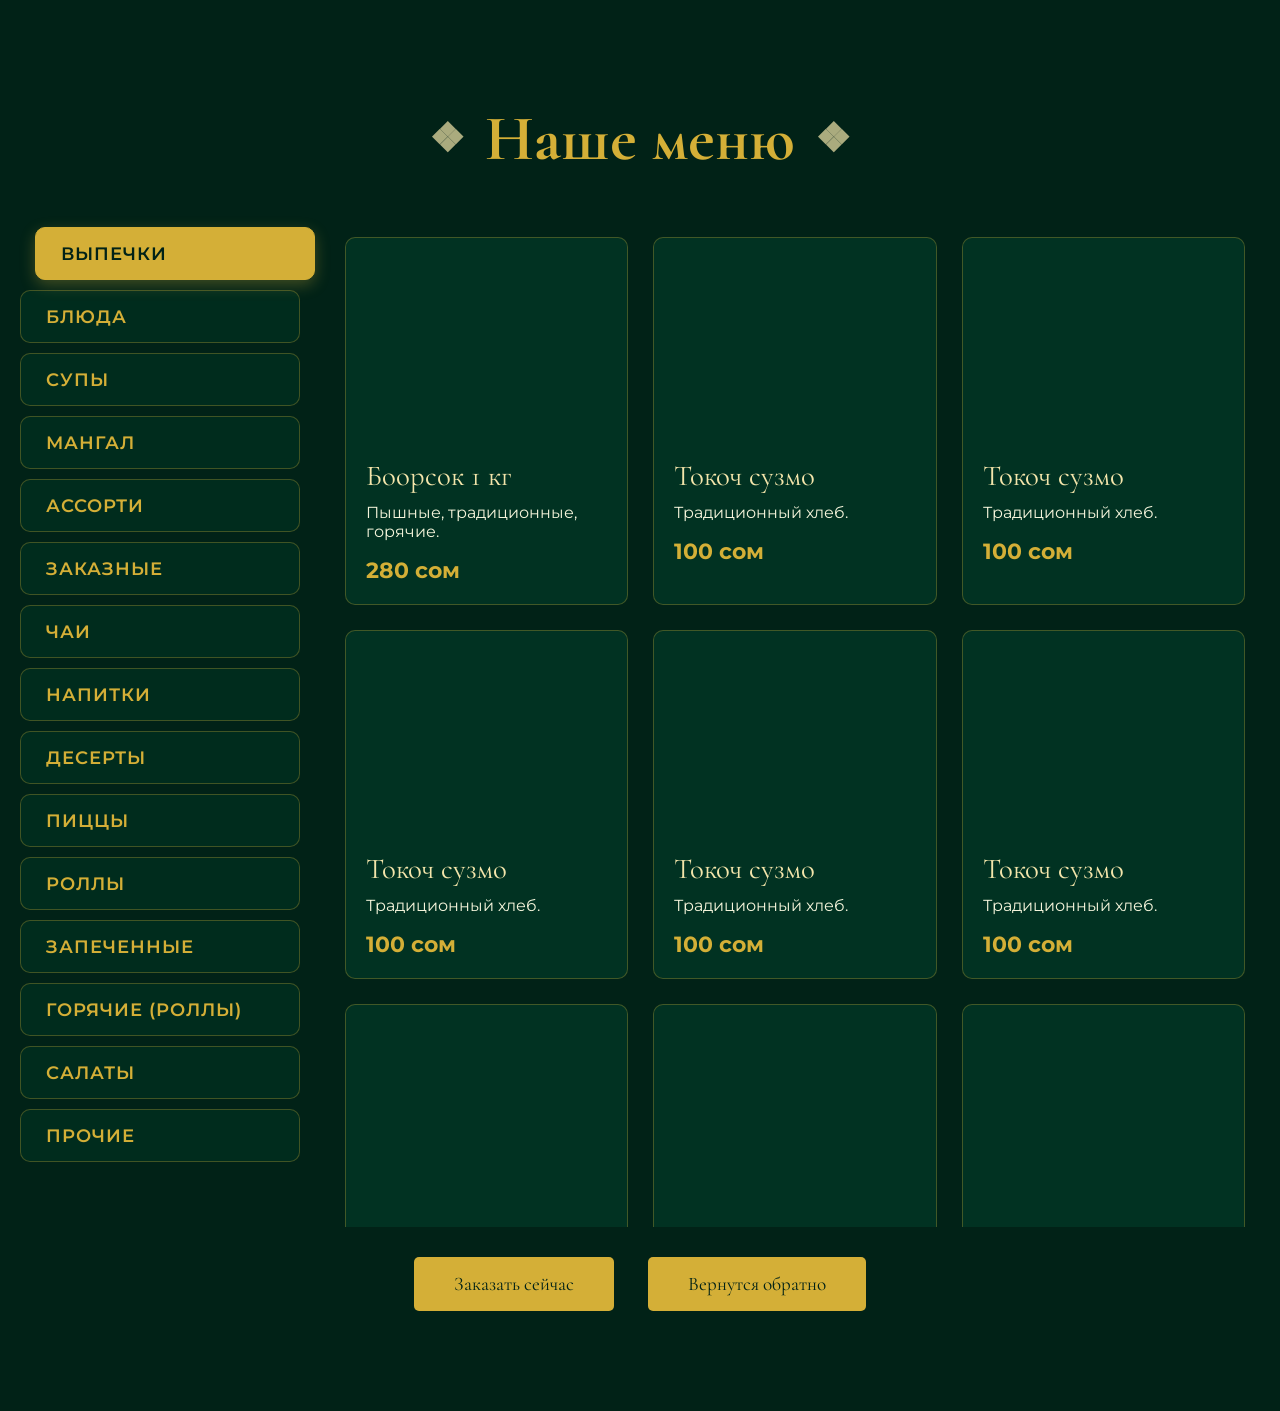
==== qr-menu.html @ 9cd4871f "fixed size" ====
<!DOCTYPE html>
<html lang="ru">
<head>
    <meta charset="UTF-8">
    <meta name="viewport" content="width=device-width, initial-scale=1.0">
    <title>QR Меню — Казына</title>
    <link href="https://fonts.googleapis.com/css2?family=Cormorant+Garamond:wght@600;700&family=Montserrat:wght@300;400;600&display=swap" rel="stylesheet">
    
    <link rel="stylesheet" href="main.css"> 

</head>
<body>

    <div class="floating-patterns">
        <div class="pattern">♨</div>
        <div class="pattern">❖</div>
        <div class="pattern">✤</div>
        <div class="pattern">✥</div>
    </div>

<section class="menu-section">
    <h2 class="specials-title"><span>❖</span> Наше меню<span>❖</span></h2>
    
    <input type="radio" id="tab1" name="menu-tab" checked>
    <input type="radio" id="tab2" name="menu-tab">
    <input type="radio" id="tab3" name="menu-tab">
    <input type="radio" id="tab4" name="menu-tab">
    <input type="radio" id="tab5" name="menu-tab">
    <input type="radio" id="tab6" name="menu-tab">
    <input type="radio" id="tab7" name="menu-tab">
    <input type="radio" id="tab8" name="menu-tab">
    <input type="radio" id="tab9" name="menu-tab">
    <input type="radio" id="tab10" name="menu-tab">
    <input type="radio" id="tab11" name="menu-tab">
    <input type="radio" id="tab12" name="menu-tab">
    <input type="radio" id="tab13" name="menu-tab">
    <input type="radio" id="tab14" name="menu-tab">
    <input type="radio" id="tab15" name="menu-tab">

    <div class="menu-layout">
        
        <div class="tabs-sidebar">
            <label for="tab1" class="tab-label label1">Выпечки</label>
            <label for="tab2" class="tab-label label2">Блюда</label>
            <label for="tab3" class="tab-label label3">Супы</label>
            <label for="tab4" class="tab-label label4">Мангал</label>
            <label for="tab5" class="tab-label label5">Ассорти</label>
            <label for="tab6" class="tab-label label6">Заказные</label>
            <label for="tab7" class="tab-label label7">Чаи</label>
            <label for="tab8" class="tab-label label8">Напитки</label>
            <label for="tab9" class="tab-label label9">Десерты</label>
            <label for="tab10" class="tab-label label10">Пиццы</label>
            <label for="tab11" class="tab-label label11">Роллы</label>
            <label for="tab12" class="tab-label label12">Запеченные</label>
            <label for="tab13" class="tab-label label13">Горячие (Роллы)</label>
            <label for="tab14" class="tab-label label14">Салаты</label>
            <label for="tab15" class="tab-label label15">Прочие</label>
        </div>

        <div class="menu-content-area">
            
            <div class="menu-content content1">
                
                <div class="dish-card">
                    <div class="dish-img" style="background-image: url('https://images.unsplash.com/photo-1576867757603-05b134ebc379?ixlib=rb-1.2.1&auto=format&fit=crop&w=800&q=80');"></div>
                    <div class="dish-info">
                        <div class="dish-title">Боорсок 1 кг</div>
                        <p>Пышные, традиционные, горячие.</p>
                        <div class="dish-price">280 сом</div>
                    </div>
                </div>

               
                
                <div class="dish-card">
                    <div class="dish-img" style="background-image: url('https://images.unsplash.com/photo-1576867757603-05b134ebc379?ixlib=rb-1.2.1&auto=format&fit=crop&w=800&q=80');"></div>
                    <div class="dish-info">
                        <div class="dish-title">Токоч сузмо</div>
                        <p>Традиционный хлеб.</p>
                        <div class="dish-price">100 сом</div>
                    </div>
                </div>
                
                <div class="dish-card">
                    <div class="dish-img" style="background-image: url('https://images.unsplash.com/photo-1576867757603-05b134ebc379?ixlib=rb-1.2.1&auto=format&fit=crop&w=800&q=80');"></div>
                    <div class="dish-info">
                        <div class="dish-title">Токоч сузмо</div>
                        <p>Традиционный хлеб.</p>
                        <div class="dish-price">100 сом</div>
                    </div>
                </div>
                
                <div class="dish-card">
                    <div class="dish-img" style="background-image: url('https://images.unsplash.com/photo-1576867757603-05b134ebc379?ixlib=rb-1.2.1&auto=format&fit=crop&w=800&q=80');"></div>
                    <div class="dish-info">
                        <div class="dish-title">Токоч сузмо</div>
                        <p>Традиционный хлеб.</p>
                        <div class="dish-price">100 сом</div>
                    </div>
                </div>
                
                <div class="dish-card">
                    <div class="dish-img" style="background-image: url('https://images.unsplash.com/photo-1576867757603-05b134ebc379?ixlib=rb-1.2.1&auto=format&fit=crop&w=800&q=80');"></div>
                    <div class="dish-info">
                        <div class="dish-title">Токоч сузмо</div>
                        <p>Традиционный хлеб.</p>
                        <div class="dish-price">100 сом</div>
                    </div>
                </div>
                
                <div class="dish-card">
                    <div class="dish-img" style="background-image: url('https://images.unsplash.com/photo-1576867757603-05b134ebc379?ixlib=rb-1.2.1&auto=format&fit=crop&w=800&q=80');"></div>
                    <div class="dish-info">
                        <div class="dish-title">Токоч сузмо</div>
                        <p>Традиционный хлеб.</p>
                        <div class="dish-price">100 сом</div>
                    </div>
                </div>
                
                <div class="dish-card">
                    <div class="dish-img" style="background-image: url('https://images.unsplash.com/photo-1576867757603-05b134ebc379?ixlib=rb-1.2.1&auto=format&fit=crop&w=800&q=80');"></div>
                    <div class="dish-info">
                        <div class="dish-title">Токоч сузмо</div>
                        <p>Традиционный хлеб.</p>
                        <div class="dish-price">100 сом</div>
                    </div>
                </div>
                
                <div class="dish-card">
                    <div class="dish-img" style="background-image: url('https://images.unsplash.com/photo-1576867757603-05b134ebc379?ixlib=rb-1.2.1&auto=format&fit=crop&w=800&q=80');"></div>
                    <div class="dish-info">
                        <div class="dish-title">Токоч сузмо</div>
                        <p>Традиционный хлеб.</p>
                        <div class="dish-price">100 сом</div>
                    </div>
                </div>
                
                <div class="dish-card">
                    <div class="dish-img" style="background-image: url('https://images.unsplash.com/photo-1576867757603-05b134ebc379?ixlib=rb-1.2.1&auto=format&fit=crop&w=800&q=80');"></div>
                    <div class="dish-info">
                        <div class="dish-title">Токоч сузмо</div>
                        <p>Традиционный хлеб.</p>
                        <div class="dish-price">100 сом</div>
                    </div>
                </div>
                
                <div class="dish-card">
                    <div class="dish-img" style="background-image: url('https://images.unsplash.com/photo-1576867757603-05b134ebc379?ixlib=rb-1.2.1&auto=format&fit=crop&w=800&q=80');"></div>
                    <div class="dish-info">
                        <div class="dish-title">Токоч сузмо</div>
                        <p>Традиционный хлеб.</p>
                        <div class="dish-price">100 сом</div>
                    </div>
                </div>
                
                <div class="dish-card">
                    <div class="dish-img" style="background-image: url('https://images.unsplash.com/photo-1576867757603-05b134ebc379?ixlib=rb-1.2.1&auto=format&fit=crop&w=800&q=80');"></div>
                    <div class="dish-info">
                        <div class="dish-title">Токоч сузмо</div>
                        <p>Традиционный хлеб.</p>
                        <div class="dish-price">100 сом</div>
                    </div>
                </div>

                <div class="dish-card">
                    <div class="dish-img" style="background-image: url('https://images.unsplash.com/photo-1576867757603-05b134ebc379?ixlib=rb-1.2.1&auto=format&fit=crop&w=800&q=80');"></div>
                    <div class="dish-info">
                        <div class="dish-title">Каттама</div>
                        <p>Слоистая горячая лепешка.</p>
                        <div class="dish-price">120 сом</div>
                    </div>
                </div>
                
            </div>

            <div class="menu-content content2">
                <div class="dish-card">
                    <span class="badge">🔥 Хит</span>
                    <div class="dish-img" style="background-image: url('https://images.unsplash.com/photo-1544025162-8111149f12d5?ixlib=rb-1.2.1&auto=format&fit=crop&w=800&q=80');"></div>
                    <div class="dish-info">
                        <div class="dish-title">Казына ассорти</div>
                        <p>Фирменное блюдо нашего заведения.</p>
                        <div class="dish-price">400 сом</div>
                    </div>
                </div>
            </div>

            <div class="menu-content content3">
                <div class="dish-card">
                    <div class="dish-img" style="background-image: url('https://images.unsplash.com/photo-1576867757603-05b134ebc379?ixlib=rb-1.2.1&auto=format&fit=crop&w=800&q=80');"></div>
                    <div class="dish-info">
                        <div class="dish-title">Боорсок 1 кг</div>
                        <p>Пышные, традиционные, горячие.</p>
                        <div class="dish-price">280 сом</div>
                    </div>
                </div>

                <div class="dish-card">
                    <div class="dish-img" style="background-image: url('https://images.unsplash.com/photo-1576867757603-05b134ebc379?ixlib=rb-1.2.1&auto=format&fit=crop&w=800&q=80');"></div>
                    <div class="dish-info">
                        <div class="dish-title">Боорсок 1 кг</div>
                        <p>Пышные, традиционные, горячие.</p>
                        <div class="dish-price">280 сом</div>
                    </div>
                </div>

                <div class="dish-card">
                    <div class="dish-img" style="background-image: url('https://images.unsplash.com/photo-1576867757603-05b134ebc379?ixlib=rb-1.2.1&auto=format&fit=crop&w=800&q=80');"></div>
                    <div class="dish-info">
                        <div class="dish-title">Боорсок 1 кг</div>
                        <p>Пышные, традиционные, горячие.</p>
                        <div class="dish-price">280 сом</div>
                    </div>
                </div>

                <div class="dish-card">
                    <div class="dish-img" style="background-image: url('https://images.unsplash.com/photo-1576867757603-05b134ebc379?ixlib=rb-1.2.1&auto=format&fit=crop&w=800&q=80');"></div>
                    <div class="dish-info">
                        <div class="dish-title">Боорсок 1 кг</div>
                        <p>Пышные, традиционные, горячие.</p>
                        <div class="dish-price">280 сом</div>
                    </div>
                </div>
                
                <div class="dish-card">
                    <div class="dish-img" style="background-image: url('https://images.unsplash.com/photo-1576867757603-05b134ebc379?ixlib=rb-1.2.1&auto=format&fit=crop&w=800&q=80');"></div>
                    <div class="dish-info">
                        <div class="dish-title">Боорсок 1 кг</div>
                        <p>Пышные, традиционные, горячие.</p>
                        <div class="dish-price">280 сом</div>
                    </div>
                </div>

                <div class="dish-card">
                    <div class="dish-img" style="background-image: url('https://images.unsplash.com/photo-1576867757603-05b134ebc379?ixlib=rb-1.2.1&auto=format&fit=crop&w=800&q=80');"></div>
                    <div class="dish-info">
                        <div class="dish-title">Боорсок 1 кг</div>
                        <p>Пышные, традиционные, горячие.</p>
                        <div class="dish-price">280 сом</div>
                    </div>
                </div>

                <div class="dish-card">
                    <div class="dish-img" style="background-image: url('https://images.unsplash.com/photo-1576867757603-05b134ebc379?ixlib=rb-1.2.1&auto=format&fit=crop&w=800&q=80');"></div>
                    <div class="dish-info">
                        <div class="dish-title">Боорсок 1 кг</div>
                        <p>Пышные, традиционные, горячие.</p>
                        <div class="dish-price">280 сом</div>
                    </div>
                </div>

                <div class="dish-card">
                    <div class="dish-img" style="background-image: url('https://images.unsplash.com/photo-1576867757603-05b134ebc379?ixlib=rb-1.2.1&auto=format&fit=crop&w=800&q=80');"></div>
                    <div class="dish-info">
                        <div class="dish-title">Боорсок 1 кг</div>
                        <p>Пышные, традиционные, горячие.</p>
                        <div class="dish-price">280 сом</div>
                    </div>
                </div>
                
            </div>
            <div class="menu-content content4">
                <div class="dish-card">
                    <div class="dish-img" style="background-image: url('https://images.unsplash.com/photo-1555396273-367ea4eb4db5?ixlib=rb-1.2.1&auto=format&fit=crop&w=800&q=80');"></div>
                    <div class="dish-info">
                        <div class="dish-title">Шашлык ассорти</div>
                        <p>Сочные куски мяса, маринованные на открытом огне.</p>
                        <div class="dish-price">600 сом</div>
                    </div>
                </div>
            </div>
            <div class="menu-content content5">
                <div class="dish-card">
                    <div class="dish-img" style="background-image: url('https://images.unsplash.com/photo-1544025162-8111149f12d5?ixlib=rb-1.2.1&auto=format&fit=crop&w=800&q=80');"></div>
                    <div class="dish-info">
                        <div class="dish-title">Ассорти мясное</div>
                        <p>Набор из фирменных закусок и горячих блюд.</p>
                        <div class="dish-price">750 сом</div>
                    </div>
                </div>
            </div>
            <div class="menu-content content6">
                <div class="dish-card">
                    <div class="dish-img" style="background-image: url('https://images.unsplash.com/photo-1604908176997-125f25cc6f3d?ixlib=rb-1.2.1&auto=format&fit=crop&w=800&q=80');"></div>
                    <div class="dish-info">
                        <div class="dish-title">Заказное блюдо</div>
                        <p>Специальное приготовление по предварительному заказу.</p>
                        <div class="dish-price">По договоренности</div>
                    </div>
                </div>
            </div>
            <div class="menu-content content7">
                <div class="dish-card">
                    <div class="dish-img" style="background-image: url('https://images.unsplash.com/photo-1502301103665-0b95cc738daf?ixlib=rb-1.2.1&auto=format&fit=crop&w=800&q=80');"></div>
                    <div class="dish-info">
                        <div class="dish-title">Чай по-восточному</div>
                        <p>Ароматный черный чай с травами и медом.</p>
                        <div class="dish-price">120 сом</div>
                    </div>
                </div>
            </div>
            <div class="menu-content content8">
                <div class="dish-card">
                    <div class="dish-img" style="background-image: url('https://images.unsplash.com/photo-1529042410759-befb1204b468?ixlib=rb-1.2.1&auto=format&fit=crop&w=800&q=80');"></div>
                    <div class="dish-info">
                        <div class="dish-title">Освежающий лимонад</div>
                        <p>Домашний лимонад с мятой и лимоном.</p>
                        <div class="dish-price">180 сом</div>
                    </div>
                </div>
            </div>
            <div class="menu-content content9">
                <div class="dish-card">
                    <div class="dish-img" style="background-image: url('https://images.unsplash.com/photo-1542831371-d531d36971e6?ixlib=rb-1.2.1&auto=format&fit=crop&w=800&q=80');"></div>
                    <div class="dish-info">
                        <div class="dish-title">Пахлава</div>
                        <p>Сладкая слоеная выпечка с орехами и медом.</p>
                        <div class="dish-price">250 сом</div>
                    </div>
                </div>
            </div>
            <div class="menu-content content10">
                <div class="dish-card">
                    <div class="dish-img" style="background-image: url('https://images.unsplash.com/photo-1542281286-9e0a16bb7366?ixlib=rb-1.2.1&auto=format&fit=crop&w=800&q=80');"></div>
                    <div class="dish-info">
                        <div class="dish-title">Пицца от шефа</div>
                        <p>Традиционная пицца с домашним тестом и свежими ингредиентами.</p>
                        <div class="dish-price">520 сом</div>
                    </div>
                </div>
            </div>
            <div class="menu-content content11">
                <div class="dish-card">
                    <div class="dish-img" style="background-image: url('https://images.unsplash.com/photo-1551782450-a2132b4ba21d?ixlib=rb-1.2.1&auto=format&fit=crop&w=800&q=80');"></div>
                    <div class="dish-info">
                        <div class="dish-title">Ролл "Казына"</div>
                        <p>Свежие роллы с фирменным соусом.</p>
                        <div class="dish-price">450 сом</div>
                    </div>
                </div>
            </div>
            <div class="menu-content content12">
                <div class="dish-card">
                    <div class="dish-img" style="background-image: url('https://images.unsplash.com/photo-1478145046317-39f10e56b5e9?ixlib=rb-1.2.1&auto=format&fit=crop&w=800&q=80');"></div>
                    <div class="dish-info">
                        <div class="dish-title">Запеченное ассорти</div>
                        <p>Набор запеченных блюд под сырной корочкой.</p>
                        <div class="dish-price">670 сом</div>
                    </div>
                </div>
            </div>
            <div class="menu-content content13">
                <div class="dish-card">
                    <div class="dish-img" style="background-image: url('https://images.unsplash.com/photo-1528731708534-816fe59f90a5?ixlib=rb-1.2.1&auto=format&fit=crop&w=800&q=80');"></div>
                    <div class="dish-info">
                        <div class="dish-title">Горячие роллы</div>
                        <p>Роллы, обжаренные до золотистой корочки.</p>
                        <div class="dish-price">480 сом</div>
                    </div>
                </div>
            </div>
            <div class="menu-content content14">
                <div class="dish-card">
                    <div class="dish-img" style="background-image: url('https://images.unsplash.com/photo-1504674900247-0877df9cc836?ixlib=rb-1.2.1&auto=format&fit=crop&w=800&q=80');"></div>
                    <div class="dish-info">
                        <div class="dish-title">Салат "Кочевник"</div>
                        <p>Свежие овощи с отварной кониной и пикантной заправкой.</p>
                        <div class="dish-price">400 сом</div>
                    </div>
                </div>
            </div>
            <div class="menu-content content15">
                <div class="dish-card">
                    <div class="dish-img" style="background-image: url('https://images.unsplash.com/photo-1512058564366-c9e3f1d4b2b4?ixlib=rb-1.2.1&auto=format&fit=crop&w=800&q=80');"></div>
                    <div class="dish-info">
                        <div class="dish-title">Закуска</div>
                        <p>Небольшая закуска для компании.</p>
                        <div class="dish-price">220 сом</div>
                    </div>
                </div>
            </div>

        </div>
    </div>

    <div class="chef-special">
        
        <a href="#" class="btn" style="margin-top: 30px;">Заказать сейчас</a>
        <a href="#" class="btn" style="margin-top: 30px; margin-left: 30px;">Вернутся обратно

        </a>
    </div>
</section>


   

</body>
</html>
---- main.css ----
/* ================= ЦВЕТОВАЯ ПАЛИТРА И БАЗА ================= */
:root {
    --emerald: #023E2A;
    --emerald-dark: #012217;
    --gold: #D4AF37;
    --gold-light: #F3E5AB;
    --beige: #F5F5DC;
    --text-light: #EAEAEA;
    --font-title: 'Cormorant Garamond', serif;
    --font-text: 'Montserrat', sans-serif;
}

* {
    margin: 0;
    padding: 0;
    box-sizing: border-box;
    cursor: url('data:image/svg+xml;utf8,<svg xmlns="http://www.w3.org/2000/svg" width="24" height="24" viewBox="0 0 24 24" fill="none" stroke="%23D4AF37" stroke-width="2"><circle cx="12" cy="12" r="6"/><path d="M12 2v4M12 18v4M2 12h4M18 12h4"/></svg>') 12 12, auto;
}


html, body {
    max-width: 100%;
    overflow-x: hidden; 
}


body {
    font-family: var(--font-text);
    background-color: var(--emerald-dark);
    color: var(--beige);
    overflow-x: hidden;
    scroll-behavior: smooth;
}

/* ================= АНИМАЦИИ ================= */
@keyframes fadeOutLoader {
    0%, 80% { opacity: 1; visibility: visible; }
    100% { opacity: 0; visibility: hidden; }
}
@keyframes spinTunduk {
    0% { transform: rotate(0deg) scale(0.8); }
    50% { transform: rotate(180deg) scale(1.1); }
    100% { transform: rotate(360deg) scale(0.8); }
}
@keyframes floatBg {
    0% { transform: translateY(100vh) rotate(0deg) scale(0.5); opacity: 0; }
    10% { opacity: 0.15; }
    90% { opacity: 0.15; }
    100% { transform: translateY(-20vh) rotate(360deg) scale(1.5); opacity: 0; }
}
@keyframes pulseGlow {
    0% { box-shadow: 0 0 10px rgba(212, 175, 55, 0.4); }
    50% { box-shadow: 0 0 30px rgba(212, 175, 55, 0.9); }
    100% { box-shadow: 0 0 10px rgba(212, 175, 55, 0.4); }
}
@keyframes textReveal {
    from { transform: translateY(50px); opacity: 0; }
    to { transform: translateY(0); opacity: 1; }
}

/* ================= ПРЕЛОАДЕР (Тундук) ================= */
.preloader {
    position: fixed;
    inset: 0;
    background: var(--emerald-dark);
    z-index: 9999;
    display: flex;
    justify-content: center;
    align-items: center;
    animation: fadeOutLoader 2.5s forwards;
    pointer-events: none;
}
.tunduk {
    width: 100px;
    height: 100px;
    border: 4px solid var(--gold);
    border-radius: 50%;
    position: relative;
    animation: spinTunduk 2s linear infinite;
}
.tunduk::before, .tunduk::after {
    content: '';
    position: absolute;
    width: 120%;
    height: 4px;
    background: var(--gold);
    top: 50%;
    left: -10%;
    transform: translateY(-50%);
}
.tunduk::after {
    transform: translateY(-50%) rotate(90deg);
}
.cross {
    position: absolute;
    width: 120%;
    height: 4px;
    background: var(--gold);
    top: 50%;
    left: -10%;
    transform: translateY(-50%) rotate(45deg);
}
.cross:nth-child(2) { transform: translateY(-50%) rotate(-45deg); }

/* ================= ПЛАВАЮЩИЕ ФОНОВЫЕ ЭЛЕМЕНТЫ (Этника) ================= */
.floating-patterns {
    position: fixed;
    inset: 0;
    pointer-events: none;
    z-index: 0;
    overflow: hidden;
}
.pattern {
    position: absolute;
    color: var(--gold);
    font-family: var(--font-title);
    font-size: 4rem;
    opacity: 0;
    animation: floatBg 15s linear infinite;
}
.pattern:nth-child(1) { left: 10%; animation-duration: 20s; animation-delay: 0s; }
.pattern:nth-child(2) { left: 30%; animation-duration: 16s; animation-delay: -5s; font-size: 3rem; }
.pattern:nth-child(3) { left: 60%; animation-duration: 22s; animation-delay: -10s; }
.pattern:nth-child(4) { left: 80%; animation-duration: 18s; animation-delay: -2s; font-size: 5rem; }




/* ================= НОВЫЙ ХЕДЕР ================= */
.main-header {
    position: fixed;
    top: 0;
    left: 0;
    width: 100%;
    padding: 20px 50px;
    display: flex;
    justify-content: space-between;
    align-items: center;
    z-index: 2000;
    background: linear-gradient(to bottom, rgba(1, 34, 23, 0.95), rgba(1, 34, 23, 0));
    backdrop-filter: blur(10px);
}

.main-header .logo {
    font-family: var(--font-title);
    font-size: 2.5rem;
    color: var(--gold);
    text-decoration: none;
    font-weight: bold;
    letter-spacing: 2px;
}

.desktop-menu {
    display: flex;
    gap: 30px;
}

.desktop-menu a {
    text-decoration: none;
    color: var(--beige);
    font-size: 1.1rem;
    font-weight: 500;
    transition: color 0.3s ease;
}

.desktop-menu a:hover {
    color: var(--gold);
}

.desktop-contacts {
    display: flex;
    gap: 20px;
    align-items: center;
    color: var(--beige);
    font-weight: 600;
}

.desktop-contacts .lang {
    color: var(--gold);
}

.menu-checkbox {
    display: none;
}

.hamburger {
    display: none;
    flex-direction: column;
    justify-content: space-between;
    width: 30px;
    height: 20px;
    cursor: pointer;
    z-index: 2001;
}

.hamburger .line {
    display: block;
    width: 100%;
    height: 3px;
    background-color: var(--gold);
    border-radius: 3px;
    transition: all 0.3s ease;
}

.mobile-overlay {
    position: fixed;
    top: 0;
    right: -100%;
    width: 100%;
    height: 100vh;
    background: rgba(1, 34, 23, 0.98);
    backdrop-filter: blur(15px);
    display: flex;
    flex-direction: column;
    justify-content: center;
    align-items: center;
    transition: right 0.5s ease;
    z-index: 1999;
}

.mobile-nav {
    display: flex;
    flex-direction: column;
    gap: 30px;
    text-align: center;
}

.mobile-nav a {
    text-decoration: none;
    color: var(--beige);
    font-family: var(--font-title);
    font-size: 2.5rem;
    transition: 0.3s;
    text-transform: uppercase;
    letter-spacing: 2px;
}

.mobile-nav a:hover {
    color: var(--gold);
    transform: scale(1.1);
}

.mobile-contacts {
    margin-top: 50px;
    text-align: center;
    color: var(--beige);
    font-size: 1.2rem;
    border-top: 1px solid rgba(212, 175, 55, 0.3);
    padding-top: 20px;
    width: 80%;
}

.mobile-lang {
    margin-top: 15px;
    font-weight: bold;
    color: var(--gold);
    letter-spacing: 2px;
}

/* --- АНИМАЦИЯ ПРИ КЛИКЕ НА БУРГЕР --- */
.menu-checkbox:checked ~ .mobile-overlay {
    right: 0; /* Меню выезжает */
}

.menu-checkbox:checked ~ .hamburger .line1 {
    transform: translateY(8.5px) rotate(45deg);
}

.menu-checkbox:checked ~ .hamburger .line2 {
    opacity: 0;
}

.menu-checkbox:checked ~ .hamburger .line3 {
    transform: translateY(-8.5px) rotate(-45deg);
}

/* --- АДАПТИВНОСТЬ ДЛЯ ТЕЛЕФОНА (ВСТРОЕННАЯ) --- */
@media (max-width: 900px) {
    .main-header {
        padding: 15px 20px;
    }
    .desktop-menu,
    .desktop-contacts {
        display: none; /* Прячем ПК-элементы */
    }
    .hamburger {
        display: flex; /* Показываем бургер */
    }

}


/* ================= БЛОК 1: ГЛАВНЫЙ ЭКРАН ================= */
.hero {
    height: 100vh;
    position: relative;
    display: flex;
    flex-direction: column;
    justify-content: center;
    align-items: center;
    text-align: center;
    padding: 0 20px;
    background: linear-gradient(rgba(1, 34, 23, 0.7), rgba(1, 34, 23, 0.8)), url('https://images.unsplash.com/photo-1555939594-58d7cb561ad1?ixlib=rb-1.2.1&auto=format&fit=crop&w=1920&q=80') center/cover fixed;
    z-index: 1;
}
.hero h1 {
    font-family: var(--font-title);
    font-size: 5rem;
    color: var(--gold-light);
    margin-bottom: 20px;
    animation: textReveal 1.5s ease forwards;
    animation-delay: 2.5s;
    opacity: 0;
}
.hero p {
    font-size: 1.5rem;
    margin-bottom: 40px;
    animation: textReveal 1.5s ease forwards;
    animation-delay: 3s;
    opacity: 0;
}
.btn {
    display: inline-block;
    padding: 15px 40px;
    font-family: var(--font-title);
    font-size: 1.2rem;
    color: var(--emerald-dark);
    background: var(--gold);
    text-decoration: none;
    border-radius: 5px;
    transition: 0.3s;
    animation: pulseGlow 2s infinite;
}
.btn:hover {
    transform: translateY(-5px) scale(1.05);
    background: var(--gold-light);
}

/* ================= БЛОК 2: ФИЛОСОФИЯ  ================= */
.about {
    display: flex;
    min-height: 80vh;
    background: var(--emerald);
    position: relative;
    z-index: 1;
}
.about-img {
    flex: 1;
    background: url('https://images.unsplash.com/photo-1604908176997-125f25cc6f3d?ixlib=rb-1.2.1&auto=format&fit=crop&w=1000&q=80') center/cover;
    clip-path: polygon(0 0, 100% 0, 85% 100%, 0% 100%);
    transition: transform 0.5s ease;
}
.about-img:hover { transform: scale(1.02); }
.about-text {
    flex: 1;
    padding: 100px 50px;
    display: flex;
    flex-direction: column;
    justify-content: center;
}
.about-text h2 {
    font-family: var(--font-title);
    font-size: 3.5rem;
    color: var(--gold);
    margin-bottom: 30px;
}
.about-text p {
    font-size: 1.2rem;
    line-height: 1.8;
    color: var(--beige);
}

/* ================= БЛОК: НАШИ ЗАЛЫ  ================= */
.halls-section {
    padding: 100px 20px;
    background: #000;
    text-align: center;
    position: relative;
    z-index: 1;
    overflow: hidden;
    min-height: 80vh;
    display: flex;
    align-items: center;
    justify-content: center;
}

/* --- Видео-фон (Логика без изменений) --- */
.halls-video-bg {
    position: absolute;
    inset: 0;
    width: 100%;
    height: 100%;
    z-index: -1;
}

.bg-vid {
    position: absolute;
    inset: 0;
    width: 100%;
    height: 100%;
    object-fit: cover;
    opacity: 0;
    transition: opacity 0.8s ease-in-out;
}

.vid-default {
    opacity: 1;
}

.vid-overlay {
    position: absolute;
    inset: 0;
    background: linear-gradient(to bottom, rgba(0,0,0,0.85) 0%, rgba(0,0,0,0.5) 50%, rgba(0,0,0,0.95) 100%);
    z-index: 1;
}

/* --- МАГИЯ CSS СЕЛЕКТОРА :HAS() ДЛЯ ФОНА --- */
.halls-section:has(.hall-item:hover) .vid-default { opacity: 0; }
.halls-section:has(.hall-item-1:hover) .vid-hall { opacity: 1; }
.halls-section:has(.hall-item-2:hover) .vid-vip { opacity: 1; }
.halls-section:has(.hall-item-3:hover) .vid-veranda { opacity: 1; }

/* --- Стили контента --- */
.halls-content-wrapper {
    position: relative;
    z-index: 10;
    width: 100%;
    max-width: 1300px;
}

.halls-subtitle {
    font-size: 1.2rem;
    color: var(--text-light);
    margin-bottom: 50px;
    letter-spacing: 1px;
    text-shadow: 0 2px 5px rgba(0,0,0,0.5);
}

.halls-container {
    display: flex;
    gap: 30px;
    height: 480px; /* Немного увеличил высоту */
    margin: 0 auto;
}

.hall-item {
    position: relative;
    flex: 1;
    border-radius: 20px;
    overflow: hidden;
    transition: flex 0.6s cubic-bezier(0.25, 0.8, 0.25, 1), transform 0.4s ease;
    cursor: pointer;
    border: 1px solid rgba(212, 175, 55, 0.2);
    background: rgba(1, 34, 23, 0.2); /* Едва заметный фон в покое */
    backdrop-filter: blur(10px); /* Сильный блюр в покое */
}



/* ================= БЛОК 1: HERO SLIDER ================= */
.hero-slider {
    position: relative;
    height: 100vh;
    width: 100%;
    overflow: hidden;
    background-color: var(--emerald-dark);
}

.hero-slide {
    position: absolute;
    top: 0; left: 0;
    width: 100%; height: 100%;
    background-size: cover;
    background-position: center;
    opacity: 0; /* Все слайды скрыты по умолчанию */
    visibility: hidden;
    transition: opacity 1s ease-in-out, visibility 1s; /* Плавное растворение */
    display: flex;
    flex-direction: column;
    justify-content: center;
    align-items: center;
    text-align: center;
    padding: 0 20px;
}

/* Активный слайд */
.hero-slide.active {
    opacity: 1;
    visibility: visible;
    z-index: 10;
}

/* Анимация появления текста на активном слайде */
.hero-slide.active .hero-content h1 {
    animation: textReveal 1s ease forwards 0.3s;
    opacity: 0;
    transform: translateY(30px);
}
.hero-slide.active .hero-content p {
    animation: textReveal 1s ease forwards 0.6s;
    opacity: 0;
    transform: translateY(30px);
}
.hero-slide.active .hero-content .btn {
    animation: textReveal 1s ease forwards 0.9s;
    opacity: 0;
    transform: translateY(30px);
}

.hero-content h1 {
    font-family: var(--font-title);
    font-size: 5.5rem;
    color: var(--gold-light);
    margin-bottom: 20px;
    text-shadow: 0 5px 15px rgba(0,0,0,0.6);
}

.hero-content p {
    font-size: 1.5rem;
    margin-bottom: 40px;
    color: var(--beige);
    text-shadow: 0 2px 10px rgba(0,0,0,0.6);
}

/* --- СТРЕЛОЧКИ СЛАЙДЕРА --- */
.hero-arrow {
    position: absolute;
    top: 50%;
    transform: translateY(-50%);
    background: transparent;
    border: 1px solid rgba(212, 175, 55, 0.5);
    color: var(--gold);
    width: 60px;
    height: 60px;
    border-radius: 50%;
    font-size: 1.5rem;
    cursor: pointer;
    z-index: 20;
    transition: 0.3s;
    backdrop-filter: blur(5px);
}

.hero-arrow:hover {
    background: var(--gold);
    color: var(--emerald-dark);
    transform: translateY(-50%) scale(1.1);
}

.hero-prev { left: 30px; }
.hero-next { right: 30px; }

/* --- ТОЧКИ (ИНДИКАТОРЫ) --- */
.hero-dots {
    position: absolute;
    bottom: 40px;
    left: 50%;
    transform: translateX(-50%);
    display: flex;
    gap: 15px;
    z-index: 20;
}

.dot {
    width: 12px;
    height: 12px;
    border-radius: 50%;
    background: rgba(245, 245, 220, 0.4);
    cursor: pointer;
    transition: 0.3s;
}

.dot.active, .dot:hover {
    background: var(--gold);
    box-shadow: 0 0 10px var(--gold);
    transform: scale(1.3);
}

/* Адаптивность для мобилок */
@media (max-width: 768px) {
    .hero-content h1 { font-size: 3.5rem; }
    .hero-arrow { display: none; /* Прячем стрелки, оставляем только точки */ }
}




/* --- НОВОЕ: ВНУТРЕННЯЯ КАРТИНКА БЛОКА --- */
.hall-item-image {
    position: absolute;
    inset: 0;
    width: 100%;
    height: 100%;
    background-size: cover;
    background-position: center;
    opacity: 0; /* Скрыта по умолчанию */
    transition: opacity 0.5s ease-in-out, transform 0.6s ease;
    z-index: 1; /* Поверх блюра, но под текстом */
}


/* --- НОВОЕ: ВНУТРЕННЯЯ КАРТИНКА БЛОКА (Теперь видна всегда) --- */
.hall-item-image {
    position: absolute;
    inset: 0;
    width: 100%;
    height: 100%;
    background-size: cover;
    background-position: center;
    
    /* ИЗМЕНЕНИЕ ЗДЕСЬ: Картинка видна всегда, но слегка затемнена (80% видимости) */
    opacity: 0.8; 
    
    transition: opacity 0.5s ease-in-out, transform 0.6s ease;
    z-index: 1;
}

/* --- ПОВЕДЕНИЕ ПРИ НАВЕДЕНИИ --- */
.hall-item:hover {
    flex: 2.5;
    border-color: var(--gold);
    box-shadow: 0 15px 45px rgba(0,0,0,0.7);
    transform: translateY(-5px);
}

.hall-item:hover .hall-item-image {
    opacity: 1;
    transform: scale(1.05);
}

.hall-item:hover::before {
    opacity: 0;
}

/* Центрирование заголовка в покое */
.hall-info {
    position: absolute;
    bottom: 30px;
    left: 30px;
    right: 30px;
    z-index: 2; /* Поверх картинки */
    text-align: left;
    transition: all 0.4s ease;
}

.hall-info h3 {
    font-family: var(--font-title);
    font-size: 2.2rem;
    color: var(--gold-light);
    margin-bottom: 10px;
    text-shadow: 2px 2px 5px rgba(0,0,0,0.8);
    transition: color 0.4s ease;
}

/* Описание прячем */
.hall-desc {
    font-size: 1rem;
    color: var(--beige);
    line-height: 1.6;
    opacity: 0;
    transform: translateY(20px);
    transition: all 0.5s ease;
    transition-delay: 0.1s;
}

/* При наведении показываем описание */
.hall-item:hover .hall-desc {
    opacity: 1;
    transform: translateY(0);
}

.hall-item:hover h3 {
    color: var(--gold);
}



/* ================= БЛОК 3: ИНТЕРАКТИВНОЕ МЕНЮ ================= */
.menu-section {
    padding: 100px 20px;
    /* background: var(--emerald-dark); */
    text-align: center;
    position: relative;
    z-index: 1;
}
.menu-section h2 {
    font-family: var(--font-title);
    font-size: 4rem;
    color: var(--gold);
    margin-bottom: 50px;
}

input[type="radio"] { display: none; }

/* Новый Layout для меню (слева кнопки, справа контент) */
.menu-layout {
    display: flex;
    gap: 40px;
    max-width: 1300px;
    margin: 0 auto;
    align-items: flex-start;
    text-align: left;
}

.tabs-sidebar {
    display: flex;
    flex-direction: column;
    gap: 10px;
    width: 280px;
    flex-shrink: 0;
    /* Делаем меню липким, чтобы оно ездило за пользователем при скролле блюд */
    position: sticky;
    top: 100px; 
}

.tab-label {
    padding: 15px 25px;
    border: 1px solid rgba(212, 175, 55, 0.3);
    color: var(--gold);
    border-radius: 10px;
    transition: all 0.3s ease;
    cursor: pointer;
    font-weight: 600;
    background: rgba(2, 62, 42, 0.4);
    font-size: 1.1rem;
    text-transform: uppercase;
    letter-spacing: 1px;
}

.tab-label:hover { 
    background: rgba(212, 175, 55, 0.2); 
    border-color: var(--gold);
    transform: translateX(5px); /* Приятный сдвиг вправо при наведении */
}

/* Логика включения активной вкладки (для всех 15) */
#tab1:checked ~ .menu-layout .tabs-sidebar .label1,
#tab2:checked ~ .menu-layout .tabs-sidebar .label2,
#tab3:checked ~ .menu-layout .tabs-sidebar .label3,
#tab4:checked ~ .menu-layout .tabs-sidebar .label4,
#tab5:checked ~ .menu-layout .tabs-sidebar .label5,
#tab6:checked ~ .menu-layout .tabs-sidebar .label6,
#tab7:checked ~ .menu-layout .tabs-sidebar .label7,
#tab8:checked ~ .menu-layout .tabs-sidebar .label8,
#tab9:checked ~ .menu-layout .tabs-sidebar .label9,
#tab10:checked ~ .menu-layout .tabs-sidebar .label10,
#tab11:checked ~ .menu-layout .tabs-sidebar .label11,
#tab12:checked ~ .menu-layout .tabs-sidebar .label12,
#tab13:checked ~ .menu-layout .tabs-sidebar .label13,
#tab14:checked ~ .menu-layout .tabs-sidebar .label14,
#tab15:checked ~ .menu-layout .tabs-sidebar .label15 {
    background: var(--gold);
    color: var(--emerald-dark);
    border-color: var(--gold);
    transform: translateX(15px); /* Активная вкладка слегка выдвинута */
    box-shadow: 0 5px 15px rgba(212, 175, 55, 0.3);
}

.menu-content-area {
    flex-grow: 1;
    width: 100%;
}

.menu-content { 
    display: none; 
    grid-template-columns: repeat(auto-fit, minmax(280px, 1fr)); 
    gap: 30px; 
}

/* Связь радио-кнопок с отображением контента */
#tab1:checked ~ .menu-layout .menu-content-area .content1,
#tab2:checked ~ .menu-layout .menu-content-area .content2,
#tab3:checked ~ .menu-layout .menu-content-area .content3,
#tab4:checked ~ .menu-layout .menu-content-area .content4,
#tab5:checked ~ .menu-layout .menu-content-area .content5,
#tab6:checked ~ .menu-layout .menu-content-area .content6,
#tab7:checked ~ .menu-layout .menu-content-area .content7,
#tab8:checked ~ .menu-layout .menu-content-area .content8,
#tab9:checked ~ .menu-layout .menu-content-area .content9,
#tab10:checked ~ .menu-layout .menu-content-area .content10,
#tab11:checked ~ .menu-layout .menu-content-area .content11,
#tab12:checked ~ .menu-layout .menu-content-area .content12,
#tab13:checked ~ .menu-layout .menu-content-area .content13,
#tab14:checked ~ .menu-layout .menu-content-area .content14,
#tab15:checked ~ .menu-layout .menu-content-area .content15 { 
    display: grid; 
    animation: textReveal 0.5s ease; 
}

/* Карточки блюд (остаются те же сочные стили) */
.dish-card {
    background: rgba(2, 62, 42, 0.6);
    border: 1px solid rgba(212, 175, 55, 0.3);
    border-radius: 10px;
    overflow: hidden;
    position: relative;
    transition: transform 0.4s ease, box-shadow 0.4s ease;
}
.dish-card:hover {
    transform: translateY(-10px) scale(1.03);
    box-shadow: 0 10px 30px rgba(212, 175, 55, 0.2);
    border-color: var(--gold);
}
.dish-img {
    height: 200px;
    background-size: cover;
    background-position: center;
    transition: transform 0.5s ease;
}
.dish-card:hover .dish-img { transform: scale(1.1); }
.dish-info { padding: 20px; text-align: left; }
.dish-title { font-family: var(--font-title); font-size: 1.8rem; color: var(--gold-light); margin-bottom: 10px; }
.dish-price { font-size: 1.4rem; font-weight: bold; color: var(--gold); margin-top: 15px; }
.badge { background: #8B0000; color: white; padding: 5px 10px; border-radius: 5px; font-size: 0.8rem; position: absolute; top: 10px; right: 10px; z-index: 2;}

/* АДАПТИВНОСТЬ: Переопределение для мобилок */
@media (max-width: 900px) {
    .menu-layout { flex-direction: column; gap: 20px; }
    
    .tabs-sidebar {
        width: 100%;
        flex-direction: row;
        overflow-x: auto; /* Горизонтальный скролл на телефоне */
        position: static;
        padding-bottom: 15px;
        /* Прячем ползунок скролла для красоты */
        scrollbar-width: none; 
    }
    .tabs-sidebar::-webkit-scrollbar { display: none; }
    
    .tab-label { 
        white-space: nowrap; /* Чтобы текст вкладок не переносился на новую строку */
        font-size: 0.9rem;
        padding: 10px 15px;
    }
    .tab-label:hover { transform: translateY(-5px); }
    
    #tab1:checked ~ .menu-layout .tabs-sidebar .label1,
    /* ... и все остальные ... */
    #tab15:checked ~ .menu-layout .tabs-sidebar .label15 {
        transform: translateY(-5px); 
    }
}

/* --- КОНТЕЙНЕР ДЛЯ КАРТОЧЕК МЕНЮ  --- */
.menu-content { 
    display: none; /* Скрыто по умолчанию */
    grid-template-columns: repeat(auto-fill, minmax(280px, 1fr)); /* Автоматическая сетка карточек */
    gap: 25px; 
    
    /* ВЕРТИКАЛЬНЫЙ СКРОЛЛ */
    max-height: 1000px; /* Ограничиваем высоту блока меню */
    overflow-y: auto; /* Включаем скролл вниз */
    padding: 10px 15px 30px 5px; 
    align-content: start; /* Чтобы карточки прижимались к верху, если их мало */
}

/* --- КРАСИВЫЙ ЗОЛОТОЙ ПОЛЗУНОК СКРОЛЛА --- */
.menu-content::-webkit-scrollbar {
    width: 6px; /* Делаем его тонким и изящным */
}
.menu-content::-webkit-scrollbar-track {
    background: rgba(2, 62, 42, 0.3); /* Цвет дорожки */
    border-radius: 10px;
}
.menu-content::-webkit-scrollbar-thumb {
    background: var(--gold); /* Цвет самого ползунка */
    border-radius: 10px;
}
.menu-content::-webkit-scrollbar-thumb:hover {
    background: var(--gold-light); 
}

/* Связь радио-кнопок (ОЧЕНЬ ВАЖНО: возвращаем display: grid) */
#tab1:checked ~ .menu-layout .menu-content-area .content1,
#tab2:checked ~ .menu-layout .menu-content-area .content2,
#tab3:checked ~ .menu-layout .menu-content-area .content3,
#tab4:checked ~ .menu-layout .menu-content-area .content4,
#tab5:checked ~ .menu-layout .menu-content-area .content5,
#tab6:checked ~ .menu-layout .menu-content-area .content6,
#tab7:checked ~ .menu-layout .menu-content-area .content7,
#tab8:checked ~ .menu-layout .menu-content-area .content8,
#tab9:checked ~ .menu-layout .menu-content-area .content9,
#tab10:checked ~ .menu-layout .menu-content-area .content10,
#tab11:checked ~ .menu-layout .menu-content-area .content11,
#tab12:checked ~ .menu-layout .menu-content-area .content12,
#tab13:checked ~ .menu-layout .menu-content-area .content13,
#tab14:checked ~ .menu-layout .menu-content-area .content14,
#tab15:checked ~ .menu-layout .menu-content-area .content15 { 
    display: grid; /* Включаем сетку для карточек */
    animation: textReveal 0.5s ease; 
}

/* --- СТИЛИ КАРТОЧЕК БЛЮД ВНУТРИ МЕНЮ --- */
.menu-content .dish-card {
    width: 100%; /* Теперь карточка гибко заполняет свою колонку */
    /* Никаких жестких ширин и scroll-snap, они сами выстроятся по сетке */
}

/* ================= БЛОК: БЛЮДА НЕДЕЛИ (СЛАЙДЕР) ================= */
.week-specials {
    padding: 100px 20px;
    /* background: radial-gradient(circle at center, var(--emerald), var(--emerald-dark)); */
    text-align: center;
    position: relative;
    z-index: 1;
    border-top: 2px dashed rgba(212, 175, 55, 0.3);
    border-bottom: 2px dashed rgba(212, 175, 55, 0.3);
}

.specials-title {
    font-family: var(--font-title);
    font-size: 4rem;
    color: var(--gold);
    margin-bottom: 10px;
    display: flex;
    justify-content: center;
    align-items: center;
    gap: 20px;
}

.specials-title span {
    font-size: 2.5rem;
    color: var(--gold-light);
    opacity: 0.7;
    animation: spinTunduk 10s linear infinite;
}

.specials-subtitle {
    font-size: 1.2rem;
    color: var(--beige);
    margin-bottom: 50px;
    letter-spacing: 2px;
    text-transform: uppercase;
}

/* --- Обертка и Сетка слайдера --- */
.specials-slider-wrapper {
    position: relative;
    max-width: 1300px;
    margin: 0 auto;
    display: flex;
    align-items: center;
}

.specials-grid {
    display: flex;
    gap: 30px;
    overflow-x: auto;
    scroll-snap-type: x mandatory;
    scroll-behavior: smooth;
    padding: 20px 5px 40px 5px;
    
    /* Прячем ползунок скролла */
    scrollbar-width: none;
    -ms-overflow-style: none;
}

.specials-grid::-webkit-scrollbar {
    display: none;
}

/* --- Сама карточка --- */
.special-card {
    background: rgba(1, 34, 23, 0.8);
    border: 1px solid rgba(212, 175, 55, 0.2);
    border-radius: 15px;
    overflow: hidden;
    position: relative;
    transition: all 0.5s cubic-bezier(0.25, 0.8, 0.25, 1);
    box-shadow: 0 5px 15px rgba(0,0,0,0.5);
    text-align: left;
    
    /* Фиксируем ширину для карусели */
    flex: 0 0 auto; 
    width: 300px; 
    scroll-snap-align: start;
}

.special-card:hover {
    transform: translateY(-15px);
    box-shadow: 0 20px 40px rgba(212, 175, 55, 0.3);
    border-color: var(--gold);
}

/* --- Внутренности карточки (Картинки, тексты, кнопки) --- */
.special-img {
    height: 250px;
    background-size: cover;
    background-position: center;
    position: relative;
    transition: transform 0.6s ease;
}

.special-card:hover .special-img {
    transform: scale(1.08);
}

.special-tag {
    position: absolute;
    top: 15px;
    left: 15px;
    background: var(--gold);
    color: var(--emerald-dark);
    padding: 5px 12px;
    font-size: 0.8rem;
    font-weight: 600;
    border-radius: 20px;
    letter-spacing: 1px;
    z-index: 2;
    box-shadow: 0 2px 10px rgba(0,0,0,0.3);
}

.special-info {
    padding: 25px;
    position: relative;
    z-index: 2;
    background: rgba(1, 34, 23, 0.9);
}

.special-info h4 {
    font-family: var(--font-title);
    font-size: 2rem;
    color: var(--gold-light);
    margin-bottom: 10px;
}

.special-info p {
    font-size: 1rem;
    color: var(--text-light);
    margin-bottom: 20px;
    line-height: 1.5;
    min-height: 48px;
}

.special-bottom {
    display: flex;
    justify-content: space-between;
    align-items: center;
    border-top: 1px solid rgba(212, 175, 55, 0.2);
    padding-top: 15px;
}

.special-price {
    font-size: 1.5rem;
    font-weight: bold;
    color: var(--gold);
}

.special-btn {
    text-decoration: none;
    color: var(--beige);
    border: 1px solid var(--gold);
    padding: 8px 20px;
    border-radius: 5px;
    transition: 0.3s;
    font-size: 0.9rem;
}

.special-btn:hover {
    background: var(--gold);
    color: var(--emerald-dark);
}


.slider-arrow {
    background: var(--gold);
    color: var(--emerald-dark);
    border: none;
    border-radius: 50%;
    width: 50px;
    height: 50px;
    font-size: 1.5rem;
    cursor: pointer;
    display: flex;
    justify-content: center;
    align-items: center;
    position: absolute;
    top: 50%;
    transform: translateY(-50%);
    z-index: 10;
    box-shadow: 0 5px 15px rgba(0,0,0,0.5);
    transition: 0.3s ease;
}

.slider-arrow:hover {
    background: var(--gold-light);
    transform: translateY(-50%) scale(1.1);
}

.prev-arrow { left: -20px; }
.next-arrow { right: -20px; }


@media (max-width: 900px) {
    .slider-arrow {
        display: none; /* Прячем стрелки на телефоне (там скролл пальцем) */
    }
    .special-card {
        width: 280px; /* Делаем карточку чуть уже под экран мобилки */
    }
}
/* ================= БЛОК: БЕГУЩАЯ ГАЛЕРЕЯ ================= */
.atmosphere-gallery {
    padding: 100px 0; /* Убираем боковые отступы, чтобы лента шла от края до края экрана */
    background: var(--emerald);
    position: relative;
    z-index: 1;
    overflow: hidden; /* Обрезаем всё, что выходит за рамки экрана */
}

.atmosphere-title {
    font-family: var(--font-title);
    font-size: 4rem;
    color: var(--gold);
    text-align: center;
    margin-bottom: 10px;
}

.atmosphere-subtitle {
    font-size: 1.2rem;
    color: var(--beige);
    text-align: center;
    margin-bottom: 60px;
    letter-spacing: 2px;
    text-transform: uppercase;
}

/* Контейнер строки (скрывает вылезающие элементы) */
.gallery-row {
    width: 100%;
    overflow: hidden;
    margin-bottom: 30px;
    position: relative;
}

/* Лента с фотографиями */
.gallery-track {
    display: flex;
    gap: 30px;
    width: max-content; /* Ширина подстраивается под все фото */
}

/* АНИМАЦИИ: Секрет плавности */
/* Строка 1 движется влево */
.track-left {
    animation: scrollLeft 35s linear infinite;
}
/* Строка 2 движется вправо (начинаем с -50% и едем к 0) */
.track-right {
    animation: scrollRight 35s linear infinite;
}

/* Остановка анимации при наведении мышки! */
.gallery-row:hover .gallery-track {
    animation-play-state: paused;
}

@keyframes scrollLeft {
    0% { transform: translateX(0); }
    100% { transform: translateX(-50%); } /* Сдвигаем ровно на половину (где начинается дубликат) */
}

@keyframes scrollRight {
    0% { transform: translateX(-50%); }
    100% { transform: translateX(0); }
}

/* Стили самой фотографии */
.gallery-item {
    width: 550px; /* Ширина одной карточки */
    height: 350px;
    border-radius: 15px;
    overflow: hidden;
    position: relative;
    border: 2px solid rgba(212, 175, 55, 0.2);
    /* Добавляем тень для объема */
    box-shadow: 0 10px 20px rgba(0,0,0,0.4);
    transition: all 0.4s ease;
    cursor: pointer;
}

.gallery-item img {
    width: 100%;
    height: 100%;
    object-fit: cover; /* Изображение заполняет блок не искажаясь */
    transition: transform 0.6s ease;
}

/* Легкое затемнение, которое пропадает при наведении */
.gallery-item::after {
    content: '';
    position: absolute;
    inset: 0;
    background: rgba(1, 34, 23, 0.3);
    transition: 0.4s ease;
}

/* Эффект при наведении на конкретное фото */
.gallery-item:hover {
    border-color: var(--gold);
    box-shadow: 0 15px 30px rgba(212, 175, 55, 0.4);
    transform: translateY(-10px) scale(1.02); /* Фото слегка "всплывает" */
    z-index: 10;
}

.gallery-item:hover img {
    transform: scale(1.1);
}

.gallery-item:hover::after {
    opacity: 0; /* Убираем затемнение */
}

/* Адаптивность для мобильных телефонов */
@media (max-width: 768px) {
    .gallery-item {
        width: 250px; /* Уменьшаем фото на телефонах */
        height: 180px;
    }
    .gallery-track {
        gap: 15px;
    }
    /* Делаем прокрутку чуть быстрее на телефонах для динамики */
    .track-left { animation-duration: 25s; }
    .track-right { animation-duration: 25s; }
}



/* ================= БЛОК: О НАС И КАРТА ================= */
.about-contact {
    padding: 100px 20px;
    position: relative;
    z-index: 1;
    border-top: 1px dashed rgba(212, 175, 55, 0.3);
}

.container {
    max-width: 1300px;
    margin: 0 auto;
}

.about__content {
    display: flex;
    justify-content: space-between;
    align-items: center;
    gap: 60px;
}


.about__text {
    flex: 1;
    text-align: left;
}

.about__text h2 {
    font-family: var(--font-title);
    font-size: 3.5rem;
    color: var(--gold);
    margin-bottom: 25px;
    line-height: 1.1;
}

.about__text h2 span {
    color: var(--gold-light);
    font-size: 2.5rem;
    font-style: italic;
    opacity: 0.9;
}

.about__text p {
    font-size: 1.1rem;
    color: var(--text-light);
    line-height: 1.6;
    margin-bottom: 30px;
}

.contact-info-list {
    list-style: none;
    padding: 0;
    margin-bottom: 30px;
    display: flex;
    flex-direction: column;
    gap: 15px;
}

.contact-info-list li {
    font-size: 1.1rem;
    display: flex;
    align-items: center;
    gap: 15px;
    color: var(--beige);
}

.contact-info-list strong {
    color: var(--gold);
    min-width: 130px;
}


.map-wrapper-side {
    flex: 1;
    min-width: 300px;
}

.map-frame {
    position: relative;
    padding: 12px;
    border: 1px solid rgba(212, 175, 55, 0.4);
    background: rgba(1, 34, 23, 0.6);
    box-shadow: 0 15px 40px rgba(0,0,0,0.6);
    height: 450px;
    box-sizing: border-box;
}

.map-inner {
    width: 100%;
    height: 100%;
    overflow: hidden;
}

/* Темная магия для карты */
.map-inner iframe {
    filter: invert(90%) hue-rotate(180deg) sepia(30%) contrast(110%);
    transition: filter 0.5s ease;
}

.map-frame:hover .map-inner iframe {
    filter: invert(90%) hue-rotate(180deg) sepia(10%) contrast(120%);
}

/* Декоративные уголки */
.corner {
    position: absolute;
    width: 40px;
    height: 40px;
    border: 3px solid var(--gold);
    z-index: 2;
    transition: all 0.4s ease;
}
.top-left { top: -2px; left: -2px; border-right: none; border-bottom: none; }
.top-right { top: -2px; right: -2px; border-left: none; border-bottom: none; }
.bottom-left { bottom: -2px; left: -2px; border-right: none; border-top: none; }
.bottom-right { bottom: -2px; right: -2px; border-left: none; border-top: none; }

.map-frame:hover .corner {
    width: 50px;
    height: 50px;
    box-shadow: 0 0 10px rgba(212, 175, 55, 0.5);
}


@media (max-width: 900px) {
    .about__content {
        flex-direction: column;
        gap: 40px;
    }
    .about__text {
        text-align: center;
    }
    .contact-info-list li {
        justify-content: center;
    }
    .contact-info-list strong {
        min-width: auto;
    }
    .map-wrapper-side {
        width: 100%;
    }
    .map-frame {
        height: 350px;
    }
}



/* ================= ПОДВАЛ (FOOTER) ================= */
.main-footer {
    /* background: #011810;  */
    padding: 80px 20px 20px;
    border-top: 2px solid var(--gold); /* Тонкая золотая линия сверху */
    color: var(--beige);
    position: relative;
    z-index: 1;
}

.footer-container {
    max-width: 1300px;
    margin: 0 auto;
    display: grid;
    grid-template-columns: repeat(auto-fit, minmax(250px, 1fr)); /* Автоматические колонки */
    gap: 50px;
    margin-bottom: 60px;
}

.footer-logo {
    font-family: var(--font-title);
    font-size: 3rem;
    color: var(--gold);
    text-decoration: none;
    display: inline-block;
    margin-bottom: 20px;
    letter-spacing: 2px;
}

.about-col p {
    color: var(--text-light);
    line-height: 1.6;
    margin-bottom: 25px;
}

/* Иконки соцсетей */
.social-links {
    display: flex;
    gap: 15px;
}

.social-links a {
    display: flex;
    justify-content: center;
    align-items: center;
    width: 45px;
    height: 45px;
    border: 1px solid var(--gold);
    border-radius: 50%;
    color: var(--gold);
    text-decoration: none;
    font-weight: bold;
    transition: all 0.3s ease;
}

.social-links a:hover {
    background: var(--gold);
    color: #011810;
    transform: translateY(-5px);
    box-shadow: 0 5px 15px rgba(212, 175, 55, 0.4);
}

/* Заголовки колонок */
.footer-col h3 {
    font-family: var(--font-title);
    font-size: 1.8rem;
    color: var(--gold-light);
    margin-bottom: 25px;
    position: relative;
    display: inline-block;
}

/* Декоративная линия под заголовком */
.footer-col h3::after {
    content: '';
    position: absolute;
    left: 0;
    bottom: -8px;
    width: 40px;
    height: 2px;
    background: var(--gold);
}

/* Ссылки навигации */
.links-col ul {
    list-style: none;
    padding: 0;
    display: flex;
    flex-direction: column;
    gap: 15px;
}

.links-col a {
    color: var(--text-light);
    text-decoration: none;
    transition: 0.3s;
    display: inline-block;
}

.links-col a:hover {
    color: var(--gold);
    transform: translateX(10px); /* Ссылка красиво "выезжает" вправо при наведении */
}

/* Контакты */
.contacts-col p {
    display: flex;
    align-items: center;
    gap: 15px;
    margin-bottom: 15px;
    color: var(--text-light);
}

.contacts-col span {
    font-size: 1.2rem;
}

/* Копирайт */
.footer-bottom {
    text-align: center;
    padding-top: 20px;
    border-top: 1px dashed rgba(212, 175, 55, 0.3);
    color: rgba(245, 245, 220, 0.5); /* Полупрозрачный текст */
    font-size: 0.9rem;
}



/* Адаптивность подвала */
    .footer-container {
        text-align: center; /* Центрируем весь текст */
        gap: 40px;
    }
    .footer-col h3::after {
        left: 50%; /* Центрируем золотую линию */
        transform: translateX(-50%);
    }
    .social-links {
        justify-content: center; /* Центрируем кнопки соцсетей */
    }
    .contacts-col p {
        justify-content: center; /* Центрируем контакты */
    }







/* ================= ПЛАВАЮЩИЙ QR-КОД ================= */
.qr-code {
    position: fixed; /* Закрепляем на экране */
    bottom: 30px;
    right: 30px;
    width: 140px; 
    height: 140px;
    background: rgba(2, 62, 42, 0.7); /* Полупрозрачный фон */
    backdrop-filter: blur(10px); /* Эффект матового стекла */
    border: 2px dashed var(--gold);
    border-radius: 15px; /* Слегка скруглим углы */
    display: flex; 
    justify-content: center; 
    align-items: center;
    text-align: center; 
    font-size: 0.8rem; 
    padding: 10px;
    z-index: 1000; /* Поверх всех остальных элементов */
    box-shadow: 0 10px 30px rgba(0,0,0,0.5); /* Глубокая тень */
    transition: all 0.4s ease;
    animation: floatUpDown 4s ease-in-out infinite; /* Анимация левитации */
}

/* Эффект при наведении мышки */
.qr-code:hover {
    transform: scale(1.1) translateY(-10px);
    border: 2px solid var(--gold-light);
    background: rgba(2, 62, 42, 0.95);
    box-shadow: 0 15px 40px rgba(212, 175, 55, 0.4); /* Золотое свечение */
}

/* Анимация плавного парения */
@keyframes floatUpDown {
    0%, 100% { transform: translateY(0); }
    50% { transform: translateY(-15px); }
}

/* Адаптивность: на мобильных делаем его меньше, чтобы не мешал читать сайт */
@media (max-width: 768px) {
    .qr-code {
        width: 90px;
        height: 90px;
        font-size: 0.6rem;
        bottom: 20px;
        right: 20px;
        border-radius: 50%; /* На телефоне сделаем круглым для эстетики */
    }
    
}

/* Скрываем текстовую кнопку на компьютере */
.qr-mobile-text {
    display: none;
}




/* ================= АДАПТИВНОСТЬ (МОБИЛЬНАЯ ВЕРСИЯ) ================= */
@media (max-width: 900px) {
    /* ... (ваши другие мобильные стили для меню и т.д. оставляем без изменений) ... */
    
    /* Вертикальный аккордеон для залов */
    .halls-container {
        flex-direction: column; /* Выстраиваем карточки в столбик */
        height: 650px; /* Фиксированная высота контейнера для плавного перераспределения */
        gap: 10px;
    }

    .hall-item {
        width: 100%;
        flex: 1; /* В спокойном состоянии все карточки узкие и равные по высоте */
        min-height: 80px; /* Чтобы сжатые карточки не исчезали полностью */
        transition: flex 0.6s cubic-bezier(0.25, 0.8, 0.25, 1);
        padding: 15px;
    }

    /* При тапе (наведении) на телефоне карточка расширяется по вертикали */
    .hall-item:hover,
    .hall-item:focus,
    .hall-item:active {
        flex: 4; /* Занимает в 4 раза больше высоты, чем остальные */
        transform: none; /* Убираем scale из прошлой версии */
    }

    /* Логика текста внутри мобильной карточки */
    .hall-info {
        /* Центрируем заголовок по вертикали, когда карточка сжата */
        bottom: 50%;
        transform: translateY(50%);
        transition: all 0.5s ease;
    }

    /* Когда карточка раскрыта — опускаем заголовок вниз, освобождая место для картинки/видео */
    .hall-item:hover .hall-info {
        bottom: 20px;
        transform: translateY(0);
    }

    .hall-info h3 {
        font-size: 1.6rem;
        margin-bottom: 5px;
        text-align: center; /* На мобилке лучше смотрится по центру */
    }

    /* Описание прячем и плавно показываем при раскрытии */
    .hall-desc {
        opacity: 0;
        transform: translateY(15px);
        font-size: 0.95rem;
        line-height: 1.4;
        text-align: center;
        display: -webkit-box;
        /* -webkit-line-clamp: 4; Ограничиваем текст 4 строками */
        -webkit-box-orient: vertical;
        overflow: hidden;
    }

    .hall-item:hover .hall-desc {
        opacity: 1;
        transform: translateY(0);
        transition-delay: 0.2s; /* Легкая задержка для красоты эффекта */
    }

    /* Видео на мобильных оставляем только дефолтное для экономии трафика и батареи */
    .bg-vid { display: none; }
    .vid-default { display: block; opacity: 1; }
}
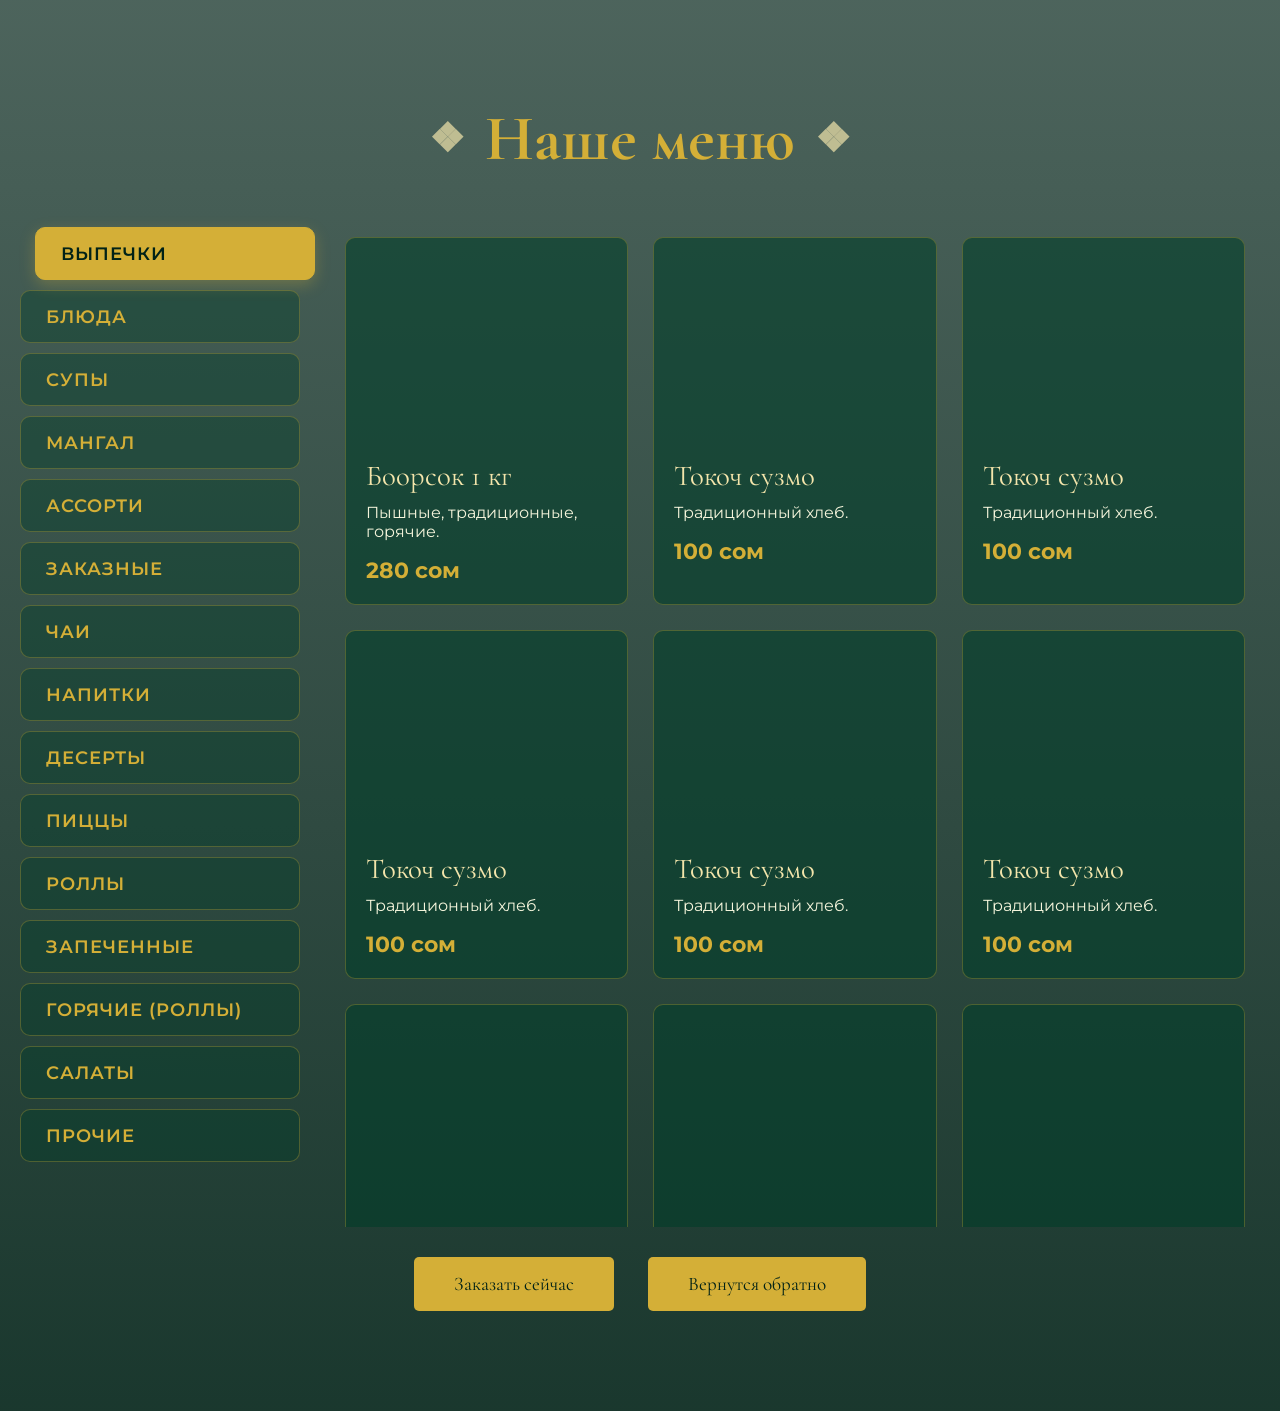
==== commit a69536d1: "style qr menu" ====
--- a/qr-menu.html
+++ b/qr-menu.html
@@ -9,8 +9,10 @@
     <link rel="stylesheet" href="main.css"> 
 
 </head>
+
+<body style="background: linear-gradient(rgba(1, 34, 23, 0.7), rgba(1, 34, 23, 0.9)), url('https://media1.tenor.com/m/fNkrQEh0jpUAAAAC/mountains-green.gif') center/cover no-repeat fixed;"></body>
+
 <body>
-
     <div class="floating-patterns">
         <div class="pattern">♨</div>
         <div class="pattern">❖</div>
@@ -18,7 +20,7 @@
         <div class="pattern">✥</div>
     </div>
 
-<section class="menu-section">
+<section class="menu-section " >
     <h2 class="specials-title"><span>❖</span> Наше меню<span>❖</span></h2>
     
     <input type="radio" id="tab1" name="menu-tab" checked>
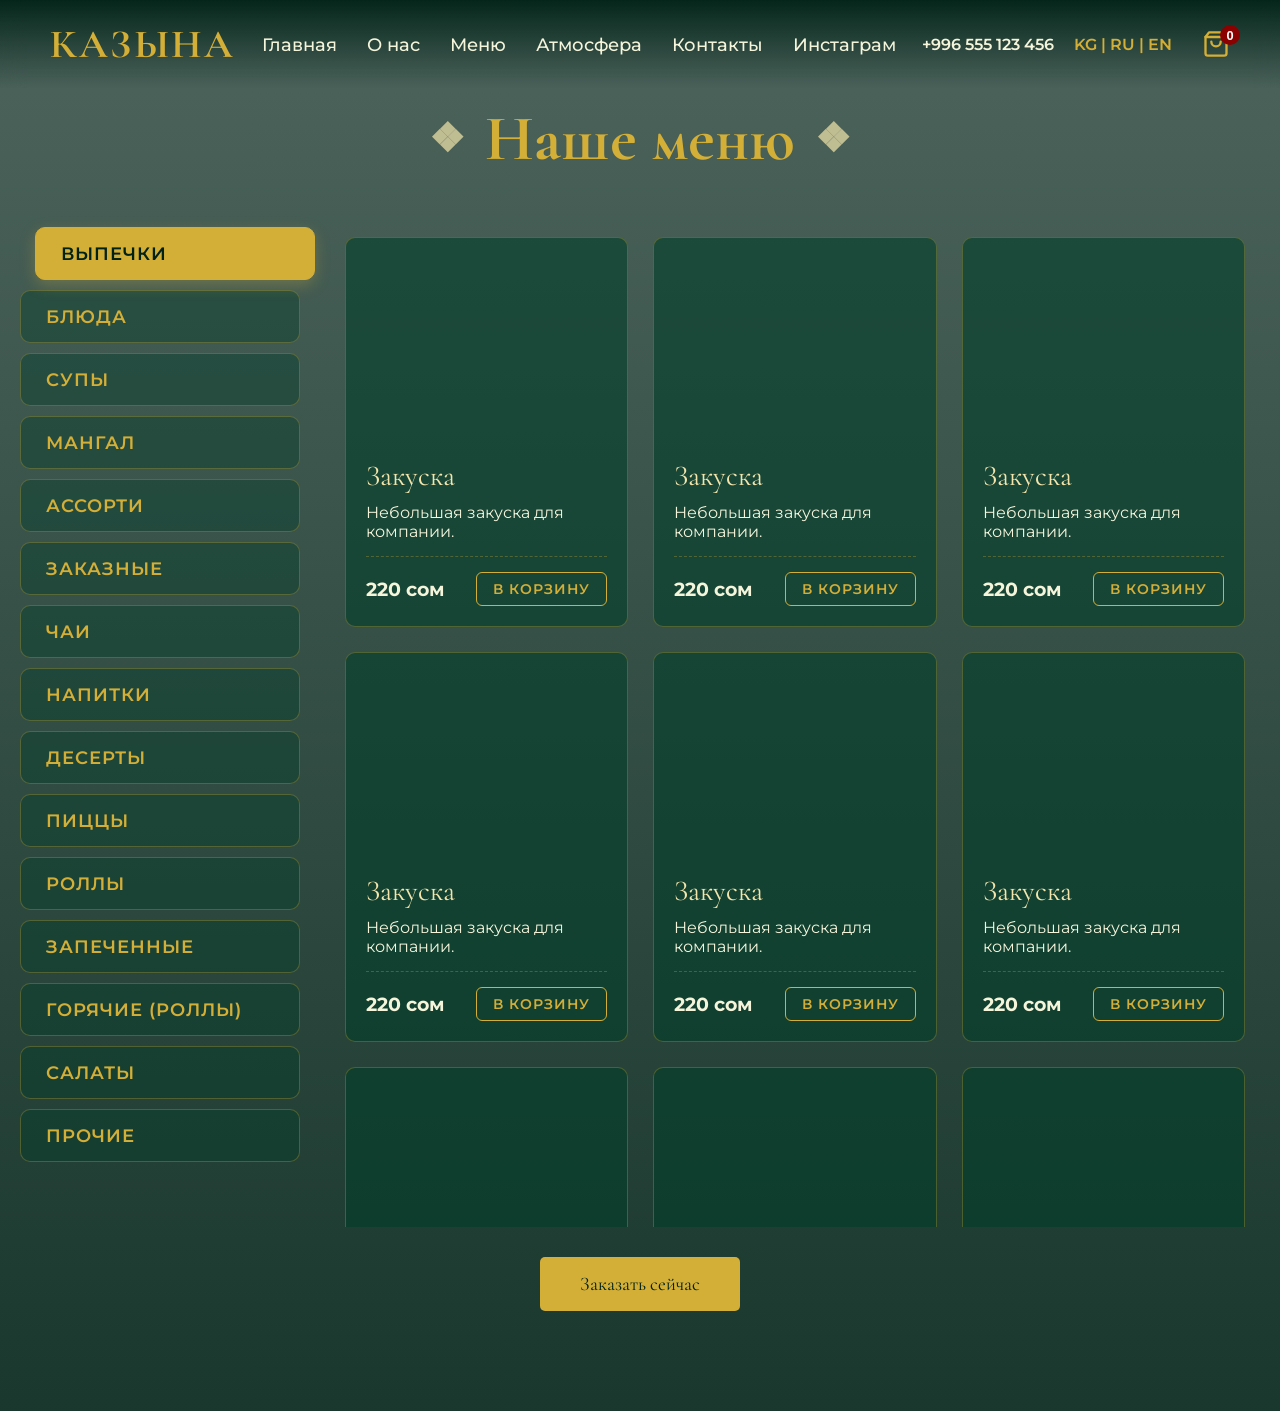
==== commit 5ab76d46: "Карзина" ====
--- a/qr-menu.html
+++ b/qr-menu.html
@@ -17,10 +17,85 @@
         <div class="pattern">♨</div>
         <div class="pattern">❖</div>
         <div class="pattern">✤</div>
+        <div class="pattern">❂</div>
         <div class="pattern">✥</div>
     </div>
 
-<section class="menu-section " >
+    <div class="preloader">
+    <div class="tunduk">
+        <div class="cross"></div>
+        <div class="cross"></div>
+    </div>
+</div>
+
+
+
+<header class="main-header">
+    <a href="#" class="logo">КАЗЫНА</a>
+    
+    <nav class="desktop-menu">
+        <a href="#home">Главная</a>
+        <a href="#about">О нас</a>
+        <a href="#menu">Меню</a>
+        <a href="#atmosphere">Атмосфера</a>
+        <a href="#contacts">Контакты</a>
+        <a href="https://www.instagram.com/kazyna_manas?igsh=MWE5bHZtOWJ4Y3FsYg%3D%3D">Инстаграм</a>
+    </nav>
+
+    <div class="header-right-section">
+        
+        <div class="desktop-contacts">
+            <span class="phone">+996 555 123 456</span>
+            <span class="lang">KG | RU | EN</span>
+        </div>
+
+        <input type="checkbox" id="menu-toggle" class="menu-checkbox">
+        
+        <div class="header-controls">
+            <div class="header-actions">
+                <button class="cart-toggle-btn" id="cartOpenBtn">
+                    <svg width="28" height="28" viewBox="0 0 24 24" fill="none" stroke="currentColor" stroke-width="2" stroke-linecap="round" stroke-linejoin="round">
+                        <path d="M6 2L3 6v14a2 2 0 0 0 2 2h14a2 2 0 0 0 2-2V6l-3-4z"></path>
+                        <line x1="3" y1="6" x2="21" y2="6"></line>
+                        <path d="M16 10a4 4 0 0 1-8 0"></path>
+                    </svg>
+                    <span class="cart-badge" id="cartBadge">0</span>
+                </button>
+            </div>
+
+            <label for="menu-toggle" class="hamburger">
+                <span class="line line1"></span>
+                <span class="line line2"></span>
+                <span class="line line3"></span>
+            </label>
+        </div>
+
+    </div>
+
+
+
+
+    <div class="mobile-overlay">
+        <nav class="mobile-nav">
+            <a href="#home">Главная</a>
+            <a href="#about">О нас</a>
+            <a href="#menu">Меню</a>
+            <a href="#atmosphere">Атмосфера</a>
+            <a href="#contacts">Контакты</a>
+        </nav>
+        <div class="mobile-contacts">
+            <p>📞 +996 555 123 456</p>
+            <p class="mobile-lang">KG | RU | EN</p>
+        </div>
+    </div>
+</header>
+
+
+
+
+
+
+<section class="menu-section">
     <h2 class="specials-title"><span>❖</span> Наше меню<span>❖</span></h2>
     
     <input type="radio" id="tab1" name="menu-tab" checked>
@@ -64,322 +139,554 @@
             <div class="menu-content content1">
                 
                 <div class="dish-card">
-                    <div class="dish-img" style="background-image: url('https://images.unsplash.com/photo-1576867757603-05b134ebc379?ixlib=rb-1.2.1&auto=format&fit=crop&w=800&q=80');"></div>
-                    <div class="dish-info">
-                        <div class="dish-title">Боорсок 1 кг</div>
-                        <p>Пышные, традиционные, горячие.</p>
-                        <div class="dish-price">280 сом</div>
-                    </div>
-                </div>
-
+                    <div class="dish-img" style="background-image: url('https://images.unsplash.com/photo-1529042410759-befb1204b468?ixlib=rb-1.2.1&auto=format&fit=crop&w=800&q=80');"></div>
+                    <div class="dish-info">
+                        <div class="dish-title">Закуска</div>
+                        <p>Небольшая закуска для компании.</p>
+                        
+                        <div class="special-bottom">
+                            <span class="special-price">220 сом</span>
+                            <button class="special-btn add-to-cart-btn" 
+                                    data-name="Закуска" 
+                                    data-price="220" 
+                                    data-img="https://images.unsplash.com/photo-1512058564366-c9e3f1d4b2b4?ixlib=rb-1.2.1&auto=format&fit=crop&w=800&q=80">
+                                В корзину
+                            </button>
+                        </div>
+                        
+                    </div>
+                </div>
+
+                <div class="dish-card">
+                    <div class="dish-img" style="background-image: url('https://images.unsplash.com/photo-1529042410759-befb1204b468?ixlib=rb-1.2.1&auto=format&fit=crop&w=800&q=80');"></div>
+                    <div class="dish-info">
+                        <div class="dish-title">Закуска</div>
+                        <p>Небольшая закуска для компании.</p>
+                        
+                        <div class="special-bottom">
+                            <span class="special-price">220 сом</span>
+                            <button class="special-btn add-to-cart-btn" 
+                                    data-name="Закуска" 
+                                    data-price="220" 
+                                    data-img="https://images.unsplash.com/photo-1512058564366-c9e3f1d4b2b4?ixlib=rb-1.2.1&auto=format&fit=crop&w=800&q=80">
+                                В корзину
+                            </button>
+                        </div>
+                        
+                    </div>
+                </div>
+
+                <div class="dish-card">
+                    <div class="dish-img" style="background-image: url('https://images.unsplash.com/photo-1529042410759-befb1204b468?ixlib=rb-1.2.1&auto=format&fit=crop&w=800&q=80');"></div>
+                    <div class="dish-info">
+                        <div class="dish-title">Закуска</div>
+                        <p>Небольшая закуска для компании.</p>
+                        
+                        <div class="special-bottom">
+                            <span class="special-price">220 сом</span>
+                            <button class="special-btn add-to-cart-btn" 
+                                    data-name="Закуска" 
+                                    data-price="220" 
+                                    data-img="https://images.unsplash.com/photo-1512058564366-c9e3f1d4b2b4?ixlib=rb-1.2.1&auto=format&fit=crop&w=800&q=80">
+                                В корзину
+                            </button>
+                        </div>
+                        
+                    </div>
+                </div>
+
+                <div class="dish-card">
+                    <div class="dish-img" style="background-image: url('https://images.unsplash.com/photo-1529042410759-befb1204b468?ixlib=rb-1.2.1&auto=format&fit=crop&w=800&q=80');"></div>
+                    <div class="dish-info">
+                        <div class="dish-title">Закуска</div>
+                        <p>Небольшая закуска для компании.</p>
+                        
+                        <div class="special-bottom">
+                            <span class="special-price">220 сом</span>
+                            <button class="special-btn add-to-cart-btn" 
+                                    data-name="Закуска" 
+                                    data-price="220" 
+                                    data-img="https://images.unsplash.com/photo-1512058564366-c9e3f1d4b2b4?ixlib=rb-1.2.1&auto=format&fit=crop&w=800&q=80">
+                                В корзину
+                            </button>
+                        </div>
+                        
+                    </div>
+                </div>
+
+                <div class="dish-card">
+                    <div class="dish-img" style="background-image: url('https://images.unsplash.com/photo-1529042410759-befb1204b468?ixlib=rb-1.2.1&auto=format&fit=crop&w=800&q=80');"></div>
+                    <div class="dish-info">
+                        <div class="dish-title">Закуска</div>
+                        <p>Небольшая закуска для компании.</p>
+                        
+                        <div class="special-bottom">
+                            <span class="special-price">220 сом</span>
+                            <button class="special-btn add-to-cart-btn" 
+                                    data-name="Закуска" 
+                                    data-price="220" 
+                                    data-img="https://images.unsplash.com/photo-1512058564366-c9e3f1d4b2b4?ixlib=rb-1.2.1&auto=format&fit=crop&w=800&q=80">
+                                В корзину
+                            </button>
+                        </div>
+                        
+                    </div>
+                </div>
+
+                <div class="dish-card">
+                    <div class="dish-img" style="background-image: url('https://images.unsplash.com/photo-1529042410759-befb1204b468?ixlib=rb-1.2.1&auto=format&fit=crop&w=800&q=80');"></div>
+                    <div class="dish-info">
+                        <div class="dish-title">Закуска</div>
+                        <p>Небольшая закуска для компании.</p>
+                        
+                        <div class="special-bottom">
+                            <span class="special-price">220 сом</span>
+                            <button class="special-btn add-to-cart-btn" 
+                                    data-name="Закуска" 
+                                    data-price="220" 
+                                    data-img="https://images.unsplash.com/photo-1512058564366-c9e3f1d4b2b4?ixlib=rb-1.2.1&auto=format&fit=crop&w=800&q=80">
+                                В корзину
+                            </button>
+                        </div>
+                        
+                    </div>
+                </div>
+
+                <div class="dish-card">
+                    <div class="dish-img" style="background-image: url('https://images.unsplash.com/photo-1529042410759-befb1204b468?ixlib=rb-1.2.1&auto=format&fit=crop&w=800&q=80');"></div>
+                    <div class="dish-info">
+                        <div class="dish-title">Закуска</div>
+                        <p>Небольшая закуска для компании.</p>
+                        
+                        <div class="special-bottom">
+                            <span class="special-price">220 сом</span>
+                            <button class="special-btn add-to-cart-btn" 
+                                    data-name="Закуска" 
+                                    data-price="220" 
+                                    data-img="https://images.unsplash.com/photo-1512058564366-c9e3f1d4b2b4?ixlib=rb-1.2.1&auto=format&fit=crop&w=800&q=80">
+                                В корзину
+                            </button>
+                        </div>
+                        
+                    </div>
+                </div>
+
+                <div class="dish-card">
+                    <div class="dish-img" style="background-image: url('https://images.unsplash.com/photo-1529042410759-befb1204b468?ixlib=rb-1.2.1&auto=format&fit=crop&w=800&q=80');"></div>
+                    <div class="dish-info">
+                        <div class="dish-title">Закуска</div>
+                        <p>Небольшая закуска для компании.</p>
+                        
+                        <div class="special-bottom">
+                            <span class="special-price">220 сом</span>
+                            <button class="special-btn add-to-cart-btn" 
+                                    data-name="Закуска" 
+                                    data-price="220" 
+                                    data-img="https://images.unsplash.com/photo-1512058564366-c9e3f1d4b2b4?ixlib=rb-1.2.1&auto=format&fit=crop&w=800&q=80">
+                                В корзину
+                            </button>
+                        </div>
+                        
+                    </div>
+                </div>
+
+                <div class="dish-card">
+                    <div class="dish-img" style="background-image: url('https://images.unsplash.com/photo-1529042410759-befb1204b468?ixlib=rb-1.2.1&auto=format&fit=crop&w=800&q=80');"></div>
+                    <div class="dish-info">
+                        <div class="dish-title">Закуска</div>
+                        <p>Небольшая закуска для компании.</p>
+                        
+                        <div class="special-bottom">
+                            <span class="special-price">220 сом</span>
+                            <button class="special-btn add-to-cart-btn" 
+                                    data-name="Закуска" 
+                                    data-price="220" 
+                                    data-img="https://images.unsplash.com/photo-1512058564366-c9e3f1d4b2b4?ixlib=rb-1.2.1&auto=format&fit=crop&w=800&q=80">
+                                В корзину
+                            </button>
+                        </div>
+                        
+                    </div>
+                </div>
+
+                <div class="dish-card">
+                    <div class="dish-img" style="background-image: url('https://images.unsplash.com/photo-1529042410759-befb1204b468?ixlib=rb-1.2.1&auto=format&fit=crop&w=800&q=80');"></div>
+                    <div class="dish-info">
+                        <div class="dish-title">Закуска</div>
+                        <p>Небольшая закуска для компании.</p>
+                        
+                        <div class="special-bottom">
+                            <span class="special-price">220 сом</span>
+                            <button class="special-btn add-to-cart-btn" 
+                                    data-name="Закуска" 
+                                    data-price="220" 
+                                    data-img="https://images.unsplash.com/photo-1512058564366-c9e3f1d4b2b4?ixlib=rb-1.2.1&auto=format&fit=crop&w=800&q=80">
+                                В корзину
+                            </button>
+                        </div>
+                        
+                    </div>
+                </div>
+
+                <div class="dish-card">
+                    <div class="dish-img" style="background-image: url('https://images.unsplash.com/photo-1529042410759-befb1204b468?ixlib=rb-1.2.1&auto=format&fit=crop&w=800&q=80');"></div>
+                    <div class="dish-info">
+                        <div class="dish-title">Закуска</div>
+                        <p>Небольшая закуска для компании.</p>
+                        
+                        <div class="special-bottom">
+                            <span class="special-price">220 сом</span>
+                            <button class="special-btn add-to-cart-btn" 
+                                    data-name="Закуска" 
+                                    data-price="220" 
+                                    data-img="https://images.unsplash.com/photo-1512058564366-c9e3f1d4b2b4?ixlib=rb-1.2.1&auto=format&fit=crop&w=800&q=80">
+                                В корзину
+                            </button>
+                        </div>
+                        
+                    </div>
+                </div>
+
+                <div class="dish-card">
+                    <div class="dish-img" style="background-image: url('https://images.unsplash.com/photo-1529042410759-befb1204b468?ixlib=rb-1.2.1&auto=format&fit=crop&w=800&q=80');"></div>
+                    <div class="dish-info">
+                        <div class="dish-title">Закуска</div>
+                        <p>Небольшая закуска для компании.</p>
+                        
+                        <div class="special-bottom">
+                            <span class="special-price">220 сом</span>
+                            <button class="special-btn add-to-cart-btn" 
+                                    data-name="Закуска" 
+                                    data-price="220" 
+                                    data-img="https://images.unsplash.com/photo-1512058564366-c9e3f1d4b2b4?ixlib=rb-1.2.1&auto=format&fit=crop&w=800&q=80">
+                                В корзину
+                            </button>
+                        </div>
+                        
+                    </div>
+                </div>
+
+                <div class="dish-card">
+                    <div class="dish-img" style="background-image: url('https://images.unsplash.com/photo-1529042410759-befb1204b468?ixlib=rb-1.2.1&auto=format&fit=crop&w=800&q=80');"></div>
+                    <div class="dish-info">
+                        <div class="dish-title">Закуска</div>
+                        <p>Небольшая закуска для компании.</p>
+                        
+                        <div class="special-bottom">
+                            <span class="special-price">220 сом</span>
+                            <button class="special-btn add-to-cart-btn" 
+                                    data-name="Закуска" 
+                                    data-price="220" 
+                                    data-img="https://images.unsplash.com/photo-1529042410759-befb1204b468?ixlib=rb-1.2.1&auto=format&fit=crop&w=800&q=80">
+                                В корзину
+                            </button>
+                        </div>
+                        
+                    </div>
+                </div>
+
+                <div class="dish-card">
+                    <div class="dish-img" style="background-image: url('https://images.unsplash.com/photo-1529042410759-befb1204b468?ixlib=rb-1.2.1&auto=format&fit=crop&w=800&q=80');"></div>
+                    <div class="dish-info">
+                        <div class="dish-title">Закуска</div>
+                        <p>Небольшая закуска для компании.</p>
+                        
+                        <div class="special-bottom">
+                            <span class="special-price">220 сом</span>
+                            <button class="special-btn add-to-cart-btn" 
+                                    data-name="Закуска" 
+                                    data-price="220" 
+                                    data-img="https://images.unsplash.com/photo-1512058564366-c9e3f1d4b2b4?ixlib=rb-1.2.1&auto=format&fit=crop&w=800&q=80">
+                                В корзину
+                            </button>
+                        </div>
+                        
+                    </div>
+                </div>
+                
+            </div>
+            <div class="menu-content content2">
+                <div class="dish-card">
+                    <div class="dish-img" style="background-image: url('https://images.unsplash.com/photo-1512058564366-c9e3f1d4b2b4?ixlib=rb-1.2.1&auto=format&fit=crop&w=800&q=80');"></div>
+                    <div class="dish-info">
+                        <div class="dish-title">Закуска</div>
+                        <p>Небольшая закуска для компании.</p>
+                        
+                        <div class="special-bottom">
+                            <span class="special-price">220 сом</span>
+                            <button class="special-btn add-to-cart-btn" 
+                                    data-name="Закуска" 
+                                    data-price="220" 
+                                    data-img="https://images.unsplash.com/photo-1512058564366-c9e3f1d4b2b4?ixlib=rb-1.2.1&auto=format&fit=crop&w=800&q=80">
+                                В корзину
+                            </button>
+                        </div>
+                        
+                    </div>
+                </div>
+                
+            </div>
+            <div class="menu-content content3">
+                <div class="dish-card">
+                    <div class="dish-img" style="background-image: url('https://images.unsplash.com/photo-1512058564366-c9e3f1d4b2b4?ixlib=rb-1.2.1&auto=format&fit=crop&w=800&q=80');"></div>
+                    <div class="dish-info">
+                        <div class="dish-title">Закуска</div>
+                        <p>Небольшая закуска для компании.</p>
+                        
+                        <div class="special-bottom">
+                            <span class="special-price">220 сом</span>
+                            <button class="special-btn add-to-cart-btn" 
+                                    data-name="Закуска" 
+                                    data-price="220" 
+                                    data-img="https://images.unsplash.com/photo-1512058564366-c9e3f1d4b2b4?ixlib=rb-1.2.1&auto=format&fit=crop&w=800&q=80">
+                                В корзину
+                            </button>
+                        </div>
+                        
+                    </div>
+                </div>
+                
+            </div>
+            <div class="menu-content content4">
+                <div class="dish-card">
+                    <div class="dish-img" style="background-image: url('https://images.unsplash.com/photo-1512058564366-c9e3f1d4b2b4?ixlib=rb-1.2.1&auto=format&fit=crop&w=800&q=80');"></div>
+                    <div class="dish-info">
+                        <div class="dish-title">Закуска</div>
+                        <p>Небольшая закуска для компании.</p>
+                        
+                        <div class="special-bottom">
+                            <span class="special-price">220 сом</span>
+                            <button class="special-btn add-to-cart-btn" 
+                                    data-name="Закуска" 
+                                    data-price="220" 
+                                    data-img="https://images.unsplash.com/photo-1512058564366-c9e3f1d4b2b4?ixlib=rb-1.2.1&auto=format&fit=crop&w=800&q=80">
+                                В корзину
+                            </button>
+                        </div>
+                        
+                    </div>
+                </div>
+            </div>
+            <div class="menu-content content5">
+                <div class="dish-card">
+                    <div class="dish-img" style="background-image: url('https://images.unsplash.com/photo-1512058564366-c9e3f1d4b2b4?ixlib=rb-1.2.1&auto=format&fit=crop&w=800&q=80');"></div>
+                    <div class="dish-info">
+                        <div class="dish-title">Закуска</div>
+                        <p>Небольшая закуска для компании.</p>
+                        
+                        <div class="special-bottom">
+                            <span class="special-price">220 сом</span>
+                            <button class="special-btn add-to-cart-btn" 
+                                    data-name="Закуска" 
+                                    data-price="220" 
+                                    data-img="https://images.unsplash.com/photo-1512058564366-c9e3f1d4b2b4?ixlib=rb-1.2.1&auto=format&fit=crop&w=800&q=80">
+                                В корзину
+                            </button>
+                        </div>
+                        
+                    </div>
+                </div>
+            </div>
+            <div class="menu-content content6">
+                <div class="dish-card">
+                    <div class="dish-img" style="background-image: url('https://images.unsplash.com/photo-1604908176997-125f25cc6f3d?ixlib=rb-1.2.1&auto=format&fit=crop&w=800&q=80');"></div>
+                    <div class="dish-info">
+                        <div class="dish-title">Закуска</div>
+                        <p>Небольшая закуска для компании.</p>
+                        
+                        <div class="special-bottom">
+                            <span class="special-price">220 сом</span>
+                            <button class="special-btn add-to-cart-btn" 
+                                    data-name="Закуска" 
+                                    data-price="220" 
+                                    data-img="https://images.unsplash.com/photo-1512058564366-c9e3f1d4b2b4?ixlib=rb-1.2.1&auto=format&fit=crop&w=800&q=80">
+                                В корзину
+                            </button>
+                        </div>
+                        
+                    </div>
+                </div>
+            </div>
+            <div class="menu-content content7">
+                <div class="dish-card">
+                    <div class="dish-img" style="background-image: url('https://images.unsplash.com/photo-1502301103665-0b95cc738daf?ixlib=rb-1.2.1&auto=format&fit=crop&w=800&q=80');"></div>
+                    <div class="dish-info">
+                        <div class="dish-title">Закуска</div>
+                        <p>Небольшая закуска для компании.</p>
+                        
+                        <div class="special-bottom">
+                            <span class="special-price">220 сом</span>
+                            <button class="special-btn add-to-cart-btn" 
+                                    data-name="Закуска" 
+                                    data-price="220" 
+                                    data-img="https://images.unsplash.com/photo-1512058564366-c9e3f1d4b2b4?ixlib=rb-1.2.1&auto=format&fit=crop&w=800&q=80">
+                                В корзину
+                            </button>
+                        </div>
+                        
+                    </div>
+                </div>
+            </div>
+            <div class="menu-content content8">
+                <div class="dish-card">
+                    <div class="dish-img" style="background-image: url('https://images.unsplash.com/photo-1529042410759-befb1204b468?ixlib=rb-1.2.1&auto=format&fit=crop&w=800&q=80');"></div>
+                    <div class="dish-info">
+                        <div class="dish-title">Закуска</div>
+                        <p>Небольшая закуска для компании.</p>
+                        
+                        <div class="special-bottom">
+                            <span class="special-price">220 сом</span>
+                            <button class="special-btn add-to-cart-btn" 
+                                    data-name="Закуска" 
+                                    data-price="220" 
+                                    data-img="https://images.unsplash.com/photo-1529042410759-befb1204b468?ixlib=rb-1.2.1&auto=format&fit=crop&w=800&q=80">
+                                В корзину
+                            </button>
+                        </div>
+                        
+                    </div>
+                </div>
+            </div>
+            <div class="menu-content content9">
+                <div class="dish-card">
+                    <div class="dish-img" style="background-image: url('https://images.unsplash.com/photo-1529042410759-befb1204b468?ixlib=rb-1.2.1&auto=format&fit=crop&w=800&q=80');"></div>
+                    <div class="dish-info">
+                        <div class="dish-title">Закуска</div>
+                        <p>Небольшая закуска для компании.</p>
+                        
+                        <div class="special-bottom">
+                            <span class="special-price">220 сом</span>
+                            <button class="special-btn add-to-cart-btn" 
+                                    data-name="Закуска" 
+                                    data-price="220" 
+                                    data-img="https://images.unsplash.com/photo-1529042410759-befb1204b468?ixlib=rb-1.2.1&auto=format&fit=crop&w=800&q=80">
+                                В корзину
+                            </button>
+                        </div>
+                        
+                    </div>
+                </div>
+            </div>
+            <div class="menu-content content10">
+                <div class="dish-card">
+                    <div class="dish-img" style="background-image: url('https://images.unsplash.com/photo-1529042410759-befb1204b468?ixlib=rb-1.2.1&auto=format&fit=crop&w=800&q=80');"></div>
+                    <div class="dish-info">
+                        <div class="dish-title">Закуска</div>
+                        <p>Небольшая закуска для компании.</p>
+                        
+                        <div class="special-bottom">
+                            <span class="special-price">220 сом</span>
+                            <button class="special-btn add-to-cart-btn" 
+                                    data-name="Закуска" 
+                                    data-price="220" 
+                                    data-img="https://images.unsplash.com/photo-1529042410759-befb1204b468?ixlib=rb-1.2.1&auto=format&fit=crop&w=800&q=80">
+                                В корзину
+                            </button>
+                        </div>
+                        
+                    </div>
+                </div>
+            </div>
+            <div class="menu-content content11">
+                <div class="dish-card">
+                    <div class="dish-img" style="background-image: url('https://images.unsplash.com/photo-1529042410759-befb1204b468?ixlib=rb-1.2.1&auto=format&fit=crop&w=800&q=80');"></div>
+                    <div class="dish-info">
+                        <div class="dish-title">Закуска</div>
+                        <p>Небольшая закуска для компании.</p>
+                        
+                        <div class="special-bottom">
+                            <span class="special-price">220 сом</span>
+                            <button class="special-btn add-to-cart-btn" 
+                                    data-name="Закуска" 
+                                    data-price="220" 
+                                    data-img="https://images.unsplash.com/photo-1529042410759-befb1204b468?ixlib=rb-1.2.1&auto=format&fit=crop&w=800&q=80">
+                                В корзину
+                            </button>
+                        </div>
+                        
+                    </div>
+                </div>
+            </div>
+            <div class="menu-content content12">
+                <div class="dish-card">
+                    <div class="dish-img" style="background-image: url('https://images.unsplash.com/photo-1529042410759-befb1204b468?ixlib=rb-1.2.1&auto=format&fit=crop&w=800&q=80');"></div>
+                    <div class="dish-info">
+                        <div class="dish-title">Закуска</div>
+                        <p>Небольшая закуска для компании.</p>
+                        
+                        <div class="special-bottom">
+                            <span class="special-price">220 сом</span>
+                            <button class="special-btn add-to-cart-btn" 
+                                    data-name="Закуска" 
+                                    data-price="220" 
+                                    data-img="https://images.unsplash.com/photo-1529042410759-befb1204b468?ixlib=rb-1.2.1&auto=format&fit=crop&w=800&q=80">
+                                В корзину
+                            </button>
+                        </div>
+                        
+                    </div>
+                </div>
+            </div>
+            <div class="menu-content content13">
+                <div class="dish-card">
+                    <div class="dish-img" style="background-image: url('https://images.unsplash.com/photo-1529042410759-befb1204b468?ixlib=rb-1.2.1&auto=format&fit=crop&w=800&q=80');"></div>
+                    <div class="dish-info">
+                        <div class="dish-title">Закуска</div>
+                        <p>Небольшая закуска для компании.</p>
+                        
+                        <div class="special-bottom">
+                            <span class="special-price">220 сом</span>
+                            <button class="special-btn add-to-cart-btn" 
+                                    data-name="Закуска" 
+                                    data-price="220" 
+                                    data-img="https://images.unsplash.com/photo-1529042410759-befb1204b468?ixlib=rb-1.2.1&auto=format&fit=crop&w=800&q=80">
+                                В корзину
+                            </button>
+                        </div>
+                        
+                    </div>
+                </div>
+            </div>
+            <div class="menu-content content14">
+                <div class="dish-card">
+                    <div class="dish-img" style="background-image: url('https://images.unsplash.com/photo-1529042410759-befb1204b468?ixlib=rb-1.2.1&auto=format&fit=crop&w=800&q=80');"></div>
+                    <div class="dish-info">
+                        <div class="dish-title">Закуска</div>
+                        <p>Небольшая закуска для компании.</p>
+                        
+                        <div class="special-bottom">
+                            <span class="special-price">220 сом</span>
+                            <button class="special-btn add-to-cart-btn" 
+                                    data-name="Закуска" 
+                                    data-price="220" 
+                                    data-img="https://images.unsplash.com/photo-1529042410759-befb1204b468?ixlib=rb-1.2.1&auto=format&fit=crop&w=800&q=80">
+                                В корзину
+                            </button>
+                        </div>
+                        
+                    </div>
+                </div>
+            </div>
+            <div class="menu-content content15">
+                <div class="dish-card">
+                    <div class="dish-img" style="background-image: url('https://images.unsplash.com/photo-1529042410759-befb1204b468?ixlib=rb-1.2.1&auto=format&fit=crop&w=800&q=80');"></div>
+                    <div class="dish-info">
+                        <div class="dish-title">Закуска</div>
+                        <p>Небольшая закуска для компании.</p>
+                        
+                        <div class="special-bottom">
+                            <span class="special-price">220 сом</span>
+                            <button class="special-btn add-to-cart-btn" 
+                                    data-name="Закуска" 
+                                    data-price="220" 
+                                    data-img="https://images.unsplash.com/photo-1529042410759-befb1204b468?ixlib=rb-1.2.1&auto=format&fit=crop&w=800&q=80">
+                                В корзину
+                            </button>
+                        </div>
+                        
+                    </div>
+                </div>
                
-                
-                <div class="dish-card">
-                    <div class="dish-img" style="background-image: url('https://images.unsplash.com/photo-1576867757603-05b134ebc379?ixlib=rb-1.2.1&auto=format&fit=crop&w=800&q=80');"></div>
-                    <div class="dish-info">
-                        <div class="dish-title">Токоч сузмо</div>
-                        <p>Традиционный хлеб.</p>
-                        <div class="dish-price">100 сом</div>
-                    </div>
-                </div>
-                
-                <div class="dish-card">
-                    <div class="dish-img" style="background-image: url('https://images.unsplash.com/photo-1576867757603-05b134ebc379?ixlib=rb-1.2.1&auto=format&fit=crop&w=800&q=80');"></div>
-                    <div class="dish-info">
-                        <div class="dish-title">Токоч сузмо</div>
-                        <p>Традиционный хлеб.</p>
-                        <div class="dish-price">100 сом</div>
-                    </div>
-                </div>
-                
-                <div class="dish-card">
-                    <div class="dish-img" style="background-image: url('https://images.unsplash.com/photo-1576867757603-05b134ebc379?ixlib=rb-1.2.1&auto=format&fit=crop&w=800&q=80');"></div>
-                    <div class="dish-info">
-                        <div class="dish-title">Токоч сузмо</div>
-                        <p>Традиционный хлеб.</p>
-                        <div class="dish-price">100 сом</div>
-                    </div>
-                </div>
-                
-                <div class="dish-card">
-                    <div class="dish-img" style="background-image: url('https://images.unsplash.com/photo-1576867757603-05b134ebc379?ixlib=rb-1.2.1&auto=format&fit=crop&w=800&q=80');"></div>
-                    <div class="dish-info">
-                        <div class="dish-title">Токоч сузмо</div>
-                        <p>Традиционный хлеб.</p>
-                        <div class="dish-price">100 сом</div>
-                    </div>
-                </div>
-                
-                <div class="dish-card">
-                    <div class="dish-img" style="background-image: url('https://images.unsplash.com/photo-1576867757603-05b134ebc379?ixlib=rb-1.2.1&auto=format&fit=crop&w=800&q=80');"></div>
-                    <div class="dish-info">
-                        <div class="dish-title">Токоч сузмо</div>
-                        <p>Традиционный хлеб.</p>
-                        <div class="dish-price">100 сом</div>
-                    </div>
-                </div>
-                
-                <div class="dish-card">
-                    <div class="dish-img" style="background-image: url('https://images.unsplash.com/photo-1576867757603-05b134ebc379?ixlib=rb-1.2.1&auto=format&fit=crop&w=800&q=80');"></div>
-                    <div class="dish-info">
-                        <div class="dish-title">Токоч сузмо</div>
-                        <p>Традиционный хлеб.</p>
-                        <div class="dish-price">100 сом</div>
-                    </div>
-                </div>
-                
-                <div class="dish-card">
-                    <div class="dish-img" style="background-image: url('https://images.unsplash.com/photo-1576867757603-05b134ebc379?ixlib=rb-1.2.1&auto=format&fit=crop&w=800&q=80');"></div>
-                    <div class="dish-info">
-                        <div class="dish-title">Токоч сузмо</div>
-                        <p>Традиционный хлеб.</p>
-                        <div class="dish-price">100 сом</div>
-                    </div>
-                </div>
-                
-                <div class="dish-card">
-                    <div class="dish-img" style="background-image: url('https://images.unsplash.com/photo-1576867757603-05b134ebc379?ixlib=rb-1.2.1&auto=format&fit=crop&w=800&q=80');"></div>
-                    <div class="dish-info">
-                        <div class="dish-title">Токоч сузмо</div>
-                        <p>Традиционный хлеб.</p>
-                        <div class="dish-price">100 сом</div>
-                    </div>
-                </div>
-                
-                <div class="dish-card">
-                    <div class="dish-img" style="background-image: url('https://images.unsplash.com/photo-1576867757603-05b134ebc379?ixlib=rb-1.2.1&auto=format&fit=crop&w=800&q=80');"></div>
-                    <div class="dish-info">
-                        <div class="dish-title">Токоч сузмо</div>
-                        <p>Традиционный хлеб.</p>
-                        <div class="dish-price">100 сом</div>
-                    </div>
-                </div>
-                
-                <div class="dish-card">
-                    <div class="dish-img" style="background-image: url('https://images.unsplash.com/photo-1576867757603-05b134ebc379?ixlib=rb-1.2.1&auto=format&fit=crop&w=800&q=80');"></div>
-                    <div class="dish-info">
-                        <div class="dish-title">Токоч сузмо</div>
-                        <p>Традиционный хлеб.</p>
-                        <div class="dish-price">100 сом</div>
-                    </div>
-                </div>
-
-                <div class="dish-card">
-                    <div class="dish-img" style="background-image: url('https://images.unsplash.com/photo-1576867757603-05b134ebc379?ixlib=rb-1.2.1&auto=format&fit=crop&w=800&q=80');"></div>
-                    <div class="dish-info">
-                        <div class="dish-title">Каттама</div>
-                        <p>Слоистая горячая лепешка.</p>
-                        <div class="dish-price">120 сом</div>
-                    </div>
-                </div>
-                
-            </div>
-
-            <div class="menu-content content2">
-                <div class="dish-card">
-                    <span class="badge">🔥 Хит</span>
-                    <div class="dish-img" style="background-image: url('https://images.unsplash.com/photo-1544025162-8111149f12d5?ixlib=rb-1.2.1&auto=format&fit=crop&w=800&q=80');"></div>
-                    <div class="dish-info">
-                        <div class="dish-title">Казына ассорти</div>
-                        <p>Фирменное блюдо нашего заведения.</p>
-                        <div class="dish-price">400 сом</div>
-                    </div>
-                </div>
-            </div>
-
-            <div class="menu-content content3">
-                <div class="dish-card">
-                    <div class="dish-img" style="background-image: url('https://images.unsplash.com/photo-1576867757603-05b134ebc379?ixlib=rb-1.2.1&auto=format&fit=crop&w=800&q=80');"></div>
-                    <div class="dish-info">
-                        <div class="dish-title">Боорсок 1 кг</div>
-                        <p>Пышные, традиционные, горячие.</p>
-                        <div class="dish-price">280 сом</div>
-                    </div>
-                </div>
-
-                <div class="dish-card">
-                    <div class="dish-img" style="background-image: url('https://images.unsplash.com/photo-1576867757603-05b134ebc379?ixlib=rb-1.2.1&auto=format&fit=crop&w=800&q=80');"></div>
-                    <div class="dish-info">
-                        <div class="dish-title">Боорсок 1 кг</div>
-                        <p>Пышные, традиционные, горячие.</p>
-                        <div class="dish-price">280 сом</div>
-                    </div>
-                </div>
-
-                <div class="dish-card">
-                    <div class="dish-img" style="background-image: url('https://images.unsplash.com/photo-1576867757603-05b134ebc379?ixlib=rb-1.2.1&auto=format&fit=crop&w=800&q=80');"></div>
-                    <div class="dish-info">
-                        <div class="dish-title">Боорсок 1 кг</div>
-                        <p>Пышные, традиционные, горячие.</p>
-                        <div class="dish-price">280 сом</div>
-                    </div>
-                </div>
-
-                <div class="dish-card">
-                    <div class="dish-img" style="background-image: url('https://images.unsplash.com/photo-1576867757603-05b134ebc379?ixlib=rb-1.2.1&auto=format&fit=crop&w=800&q=80');"></div>
-                    <div class="dish-info">
-                        <div class="dish-title">Боорсок 1 кг</div>
-                        <p>Пышные, традиционные, горячие.</p>
-                        <div class="dish-price">280 сом</div>
-                    </div>
-                </div>
-                
-                <div class="dish-card">
-                    <div class="dish-img" style="background-image: url('https://images.unsplash.com/photo-1576867757603-05b134ebc379?ixlib=rb-1.2.1&auto=format&fit=crop&w=800&q=80');"></div>
-                    <div class="dish-info">
-                        <div class="dish-title">Боорсок 1 кг</div>
-                        <p>Пышные, традиционные, горячие.</p>
-                        <div class="dish-price">280 сом</div>
-                    </div>
-                </div>
-
-                <div class="dish-card">
-                    <div class="dish-img" style="background-image: url('https://images.unsplash.com/photo-1576867757603-05b134ebc379?ixlib=rb-1.2.1&auto=format&fit=crop&w=800&q=80');"></div>
-                    <div class="dish-info">
-                        <div class="dish-title">Боорсок 1 кг</div>
-                        <p>Пышные, традиционные, горячие.</p>
-                        <div class="dish-price">280 сом</div>
-                    </div>
-                </div>
-
-                <div class="dish-card">
-                    <div class="dish-img" style="background-image: url('https://images.unsplash.com/photo-1576867757603-05b134ebc379?ixlib=rb-1.2.1&auto=format&fit=crop&w=800&q=80');"></div>
-                    <div class="dish-info">
-                        <div class="dish-title">Боорсок 1 кг</div>
-                        <p>Пышные, традиционные, горячие.</p>
-                        <div class="dish-price">280 сом</div>
-                    </div>
-                </div>
-
-                <div class="dish-card">
-                    <div class="dish-img" style="background-image: url('https://images.unsplash.com/photo-1576867757603-05b134ebc379?ixlib=rb-1.2.1&auto=format&fit=crop&w=800&q=80');"></div>
-                    <div class="dish-info">
-                        <div class="dish-title">Боорсок 1 кг</div>
-                        <p>Пышные, традиционные, горячие.</p>
-                        <div class="dish-price">280 сом</div>
-                    </div>
-                </div>
-                
-            </div>
-            <div class="menu-content content4">
-                <div class="dish-card">
-                    <div class="dish-img" style="background-image: url('https://images.unsplash.com/photo-1555396273-367ea4eb4db5?ixlib=rb-1.2.1&auto=format&fit=crop&w=800&q=80');"></div>
-                    <div class="dish-info">
-                        <div class="dish-title">Шашлык ассорти</div>
-                        <p>Сочные куски мяса, маринованные на открытом огне.</p>
-                        <div class="dish-price">600 сом</div>
-                    </div>
-                </div>
-            </div>
-            <div class="menu-content content5">
-                <div class="dish-card">
-                    <div class="dish-img" style="background-image: url('https://images.unsplash.com/photo-1544025162-8111149f12d5?ixlib=rb-1.2.1&auto=format&fit=crop&w=800&q=80');"></div>
-                    <div class="dish-info">
-                        <div class="dish-title">Ассорти мясное</div>
-                        <p>Набор из фирменных закусок и горячих блюд.</p>
-                        <div class="dish-price">750 сом</div>
-                    </div>
-                </div>
-            </div>
-            <div class="menu-content content6">
-                <div class="dish-card">
-                    <div class="dish-img" style="background-image: url('https://images.unsplash.com/photo-1604908176997-125f25cc6f3d?ixlib=rb-1.2.1&auto=format&fit=crop&w=800&q=80');"></div>
-                    <div class="dish-info">
-                        <div class="dish-title">Заказное блюдо</div>
-                        <p>Специальное приготовление по предварительному заказу.</p>
-                        <div class="dish-price">По договоренности</div>
-                    </div>
-                </div>
-            </div>
-            <div class="menu-content content7">
-                <div class="dish-card">
-                    <div class="dish-img" style="background-image: url('https://images.unsplash.com/photo-1502301103665-0b95cc738daf?ixlib=rb-1.2.1&auto=format&fit=crop&w=800&q=80');"></div>
-                    <div class="dish-info">
-                        <div class="dish-title">Чай по-восточному</div>
-                        <p>Ароматный черный чай с травами и медом.</p>
-                        <div class="dish-price">120 сом</div>
-                    </div>
-                </div>
-            </div>
-            <div class="menu-content content8">
-                <div class="dish-card">
-                    <div class="dish-img" style="background-image: url('https://images.unsplash.com/photo-1529042410759-befb1204b468?ixlib=rb-1.2.1&auto=format&fit=crop&w=800&q=80');"></div>
-                    <div class="dish-info">
-                        <div class="dish-title">Освежающий лимонад</div>
-                        <p>Домашний лимонад с мятой и лимоном.</p>
-                        <div class="dish-price">180 сом</div>
-                    </div>
-                </div>
-            </div>
-            <div class="menu-content content9">
-                <div class="dish-card">
-                    <div class="dish-img" style="background-image: url('https://images.unsplash.com/photo-1542831371-d531d36971e6?ixlib=rb-1.2.1&auto=format&fit=crop&w=800&q=80');"></div>
-                    <div class="dish-info">
-                        <div class="dish-title">Пахлава</div>
-                        <p>Сладкая слоеная выпечка с орехами и медом.</p>
-                        <div class="dish-price">250 сом</div>
-                    </div>
-                </div>
-            </div>
-            <div class="menu-content content10">
-                <div class="dish-card">
-                    <div class="dish-img" style="background-image: url('https://images.unsplash.com/photo-1542281286-9e0a16bb7366?ixlib=rb-1.2.1&auto=format&fit=crop&w=800&q=80');"></div>
-                    <div class="dish-info">
-                        <div class="dish-title">Пицца от шефа</div>
-                        <p>Традиционная пицца с домашним тестом и свежими ингредиентами.</p>
-                        <div class="dish-price">520 сом</div>
-                    </div>
-                </div>
-            </div>
-            <div class="menu-content content11">
-                <div class="dish-card">
-                    <div class="dish-img" style="background-image: url('https://images.unsplash.com/photo-1551782450-a2132b4ba21d?ixlib=rb-1.2.1&auto=format&fit=crop&w=800&q=80');"></div>
-                    <div class="dish-info">
-                        <div class="dish-title">Ролл "Казына"</div>
-                        <p>Свежие роллы с фирменным соусом.</p>
-                        <div class="dish-price">450 сом</div>
-                    </div>
-                </div>
-            </div>
-            <div class="menu-content content12">
-                <div class="dish-card">
-                    <div class="dish-img" style="background-image: url('https://images.unsplash.com/photo-1478145046317-39f10e56b5e9?ixlib=rb-1.2.1&auto=format&fit=crop&w=800&q=80');"></div>
-                    <div class="dish-info">
-                        <div class="dish-title">Запеченное ассорти</div>
-                        <p>Набор запеченных блюд под сырной корочкой.</p>
-                        <div class="dish-price">670 сом</div>
-                    </div>
-                </div>
-            </div>
-            <div class="menu-content content13">
-                <div class="dish-card">
-                    <div class="dish-img" style="background-image: url('https://images.unsplash.com/photo-1528731708534-816fe59f90a5?ixlib=rb-1.2.1&auto=format&fit=crop&w=800&q=80');"></div>
-                    <div class="dish-info">
-                        <div class="dish-title">Горячие роллы</div>
-                        <p>Роллы, обжаренные до золотистой корочки.</p>
-                        <div class="dish-price">480 сом</div>
-                    </div>
-                </div>
-            </div>
-            <div class="menu-content content14">
-                <div class="dish-card">
-                    <div class="dish-img" style="background-image: url('https://images.unsplash.com/photo-1504674900247-0877df9cc836?ixlib=rb-1.2.1&auto=format&fit=crop&w=800&q=80');"></div>
-                    <div class="dish-info">
-                        <div class="dish-title">Салат "Кочевник"</div>
-                        <p>Свежие овощи с отварной кониной и пикантной заправкой.</p>
-                        <div class="dish-price">400 сом</div>
-                    </div>
-                </div>
-            </div>
-            <div class="menu-content content15">
-                <div class="dish-card">
-                    <div class="dish-img" style="background-image: url('https://images.unsplash.com/photo-1512058564366-c9e3f1d4b2b4?ixlib=rb-1.2.1&auto=format&fit=crop&w=800&q=80');"></div>
-                    <div class="dish-info">
-                        <div class="dish-title">Закуска</div>
-                        <p>Небольшая закуска для компании.</p>
-                        <div class="dish-price">220 сом</div>
-                    </div>
-                </div>
             </div>
 
         </div>
@@ -388,14 +695,135 @@
     <div class="chef-special">
         
         <a href="#" class="btn" style="margin-top: 30px;">Заказать сейчас</a>
-        <a href="#" class="btn" style="margin-top: 30px; margin-left: 30px;">Вернутся обратно
-
-        </a>
     </div>
 </section>
 
 
-   
+<div class="cart-overlay" id="cartOverlay">
+    <div class="cart-sidebar">
+        
+        <div class="cart-header">
+            <h2>Ваш заказ</h2>
+            <button class="close-cart" id="cartCloseBtn">✖</button>
+        </div>
+
+        <div class="cart-items" id="cartItemsContainer">
+            <p class="empty-cart-msg">Ваша корзина пуста</p>
+        </div>
+
+        <div class="cart-footer">
+            <div class="cart-total">Итого: <span id="cartTotalSum">0</span> сом</div>
+            <button class="checkout-btn" id="checkoutBtn">Заказать (WhatsApp)</button>
+        </div>
+
+    </div>
+</div>
+
+
+
+
+<script>
+        // Находим наш скрытый чекбокс, который управляет меню
+        const menuToggle = document.getElementById('menu-toggle');
+        
+        // Находим все ссылки внутри мобильного меню
+        const mobileLinks = document.querySelectorAll('.mobile-nav a');
+
+        // 1. Закрываем меню при скролле страницы
+        window.addEventListener('scroll', () => {
+            if (menuToggle.checked) {
+                menuToggle.checked = false;
+            }
+        });
+
+        // 2. Закрываем меню при клике на любую ссылку внутри него
+        mobileLinks.forEach(link => {
+            link.addEventListener('click', () => {
+                menuToggle.checked = false;
+            });
+        });
+</script>
+
+
+
+<script>
+    // === ЛОГИКА КОРЗИНЫ ===
+    const cartOverlay = document.getElementById('cartOverlay');
+    const cartOpenBtn = document.getElementById('cartOpenBtn');
+    const cartCloseBtn = document.getElementById('cartCloseBtn');
+    const cartItemsContainer = document.getElementById('cartItemsContainer');
+    const cartBadge = document.getElementById('cartBadge');
+    const cartTotalSum = document.getElementById('cartTotalSum');
+    
+    let cart = []; // Массив, где хранятся добавленные блюда
+
+    // Открытие/Закрытие корзины
+    cartOpenBtn.addEventListener('click', () => cartOverlay.classList.add('active'));
+    cartCloseBtn.addEventListener('click', () => cartOverlay.classList.remove('active'));
+    cartOverlay.addEventListener('click', (e) => {
+        if(e.target === cartOverlay) cartOverlay.classList.remove('active');
+    });
+
+    // Функция отрисовки корзины (обновление визуала)
+    function updateCartUI() {
+        cartItemsContainer.innerHTML = ''; // Очищаем контейнер
+        let total = 0;
+
+        if (cart.length === 0) {
+            cartItemsContainer.innerHTML = '<p class="empty-cart-msg">Ваша корзина пуста</p>';
+        } else {
+            cart.forEach((item, index) => {
+                total += parseInt(item.price);
+                
+                // Создаем карточку блюда в корзине
+                const itemHTML = `
+                    <div class="cart-item">
+                        <img src="${item.img}" class="cart-item-img" alt="food">
+                        <div class="cart-item-info">
+                            <div class="cart-item-title">${item.name}</div>
+                            <div class="cart-item-price">${item.price} сом</div>
+                        </div>
+                        <button class="remove-item" onclick="removeFromCart(${index})">🗑</button>
+                    </div>
+                `;
+                cartItemsContainer.insertAdjacentHTML('beforeend', itemHTML);
+            });
+        }
+
+        // Обновляем счетчики
+        cartBadge.innerText = cart.length;
+        cartTotalSum.innerText = total;
+    }
+
+    // Функция добавления блюда (вызывается при клике на кнопки в меню)
+    document.querySelectorAll('.add-to-cart-btn').forEach(btn => {
+        btn.addEventListener('click', function(e) {
+            e.preventDefault(); // Если это была ссылка, отменяем переход
+            
+            const name = this.getAttribute('data-name');
+            const price = this.getAttribute('data-price');
+            const img = this.getAttribute('data-img');
+
+            cart.push({ name, price, img }); // Добавляем в массив
+            updateCartUI(); // Обновляем визуал
+            
+            // Визуальный отклик на кнопке
+            const originalText = this.innerText;
+            this.innerText = "Добавлено ✓";
+            setTimeout(() => this.innerText = originalText, 1500);
+        });
+    });
+
+    // Функция удаления из корзины
+    window.removeFromCart = function(index) {
+        cart.splice(index, 1);
+        updateCartUI();
+    };
+</script>
+
+
+
+
 
 </body>
 </html>
--- a/main.css
+++ b/main.css
@@ -11,10 +11,13 @@
 }
 
 * {
+
     margin: 0;
     padding: 0;
     box-sizing: border-box;
-    cursor: url('data:image/svg+xml;utf8,<svg xmlns="http://www.w3.org/2000/svg" width="24" height="24" viewBox="0 0 24 24" fill="none" stroke="%23D4AF37" stroke-width="2"><circle cx="12" cy="12" r="6"/><path d="M12 2v4M12 18v4M2 12h4M18 12h4"/></svg>') 12 12, auto;
+    
+    cursor: url('data:image/svg+xml;utf8,<svg xmlns="http://www.w3.org/2000/svg" width="40" height="40" viewBox="0 0 40 40"><text x="11" y="28" font-size="32" fill="rgba(0,0,0,0.5)" transform="rotate(-20, 20, 20)">⚜</text><text x="10" y="26" font-size="32" fill="%23D4AF37" transform="rotate(-20, 20, 20)">⚜</text></svg>') 12 8, auto;
+
 }
 
 
@@ -114,9 +117,9 @@
     position: absolute;
     color: var(--gold);
     font-family: var(--font-title);
-    font-size: 4rem;
+    font-size: 12rem;
     opacity: 0;
-    animation: floatBg 15s linear infinite;
+    animation: floatBg 10s linear infinite;
 }
 .pattern:nth-child(1) { left: 10%; animation-duration: 20s; animation-delay: 0s; }
 .pattern:nth-child(2) { left: 30%; animation-duration: 16s; animation-delay: -5s; font-size: 3rem; }
@@ -1582,6 +1585,208 @@
 
 
 
+
+
+/* --- КНОПКА КОРЗИНЫ В ШАПКЕ --- */
+.cart-toggle-btn {
+    background: transparent;
+    border: none;
+    font-size: 1.8rem;
+    color: var(--gold);
+    position: relative;
+    cursor: pointer;
+    transition: transform 0.3s;
+}
+.cart-toggle-btn:hover { transform: scale(1.1); }
+
+.cart-badge {
+    position: absolute;
+    top: -5px;
+    right: -10px;
+    background: #8B0000;
+    color: white;
+    font-size: 0.8rem;
+    font-weight: bold;
+    width: 20px;
+    height: 20px;
+    display: flex;
+    justify-content: center;
+    align-items: center;
+    border-radius: 50%;
+}
+
+/* --- ВЫДВИЖНАЯ ПАНЕЛЬ КОРЗИНЫ --- */
+.cart-overlay {
+    position: fixed;
+    inset: 0;
+    background: rgba(0, 0, 0, 0.6);
+    backdrop-filter: blur(3px);
+    z-index: 100000; /* Поверх всего сайта */
+    opacity: 0;
+    visibility: hidden;
+    transition: opacity 0.4s ease, visibility 0.4s;
+}
+.cart-overlay.active {
+    opacity: 1;
+    visibility: visible;
+}
+
+.cart-sidebar {
+    position: absolute;
+    top: 0;
+    right: -100%; /* Скрыта за правым краем экрана */
+    width: 100%;
+    max-width: 400px;
+    height: 100vh;
+    background: var(--emerald-dark);
+    border-left: 2px solid var(--gold);
+    display: flex;
+    flex-direction: column;
+    transition: right 0.4s cubic-bezier(0.25, 0.8, 0.25, 1);
+    box-shadow: -10px 0 30px rgba(0,0,0,0.5);
+}
+.cart-overlay.active .cart-sidebar {
+    right: 0; /* Выезжает */
+}
+
+.cart-header {
+    display: flex;
+    justify-content: space-between;
+    align-items: center;
+    padding: 20px;
+    border-bottom: 1px dashed rgba(212, 175, 55, 0.3);
+}
+.cart-header h2 { color: var(--gold); font-family: var(--font-title); font-size: 2rem; }
+.close-cart { background: transparent; border: none; color: var(--text-light); font-size: 1.5rem; cursor: pointer; }
+.close-cart:hover { color: var(--gold); }
+
+/* --- СПИСОК БЛЮД ВНУТРИ --- */
+.cart-items {
+    flex-grow: 1;
+    overflow-y: auto;
+    padding: 20px;
+    display: flex;
+    flex-direction: column;
+    gap: 15px;
+}
+.empty-cart-msg { text-align: center; color: var(--text-light); opacity: 0.6; margin-top: 50px; }
+
+.cart-item {
+    display: flex;
+    gap: 15px;
+    align-items: center;
+    background: rgba(2, 62, 42, 0.5);
+    padding: 10px;
+    border-radius: 10px;
+    border: 1px solid rgba(212, 175, 55, 0.2);
+}
+.cart-item-img { width: 60px; height: 60px; border-radius: 8px; object-fit: cover; }
+.cart-item-info { flex-grow: 1; }
+.cart-item-title { font-weight: bold; color: var(--beige); margin-bottom: 5px; }
+.cart-item-price { color: var(--gold); font-size: 0.9rem; }
+.remove-item { background: transparent; border: none; color: #ff4d4d; font-size: 1.2rem; cursor: pointer; }
+
+/* --- ПОДВАЛ КОРЗИНЫ --- */
+.cart-footer {
+    padding: 20px;
+    border-top: 1px dashed rgba(212, 175, 55, 0.3);
+    background: #011810;
+}
+.cart-total { font-size: 1.5rem; font-weight: bold; color: var(--beige); margin-bottom: 15px; text-align: right; }
+.cart-total span { color: var(--gold); }
+
+.checkout-btn {
+    width: 100%;
+    padding: 15px;
+    background: var(--gold);
+    color: var(--emerald-dark);
+    border: none;
+    border-radius: 10px;
+    font-size: 1.2rem;
+    font-weight: bold;
+    cursor: pointer;
+    transition: 0.3s;
+}
+.checkout-btn:hover { background: var(--gold-light); transform: translateY(-3px); }
+
+
+
+
+/* --- КОНТРОЛЛЕРЫ В ШАПКЕ (Корзина + Бургер) --- */
+.header-controls {
+    display: flex;
+    align-items: center;
+    gap: 25px; /* Отступ между иконкой корзины и бургером */
+    z-index: 1001; /* Поверх мобильного меню */
+}
+
+/* Выравниваем SVG иконку внутри кнопки */
+.cart-toggle-btn {
+    display: flex;
+    align-items: center;
+    justify-content: center;
+}
+
+
+
+
+
+
+/* --- КРАСИВЫЕ КНОПКИ В КАРТОЧКАХ БЛЮД --- */
+.special-bottom {
+    display: flex;
+    justify-content: space-between;
+    align-items: center;
+    margin-top: 15px;
+    padding-top: 15px;
+    border-top: 1px dashed rgba(212, 175, 55, 0.3);
+}
+
+.special-price {
+    font-size: 1.2rem;
+    font-weight: bold;
+    color: var(--beige);
+}
+
+.special-btn {
+    background: transparent;
+    border: 1px solid var(--gold);
+    color: var(--gold);
+    padding: 8px 16px;
+    border-radius: 6px;
+    font-family: var(--font-text);
+    font-size: 0.85rem;
+    font-weight: 600;
+    text-transform: uppercase;
+    letter-spacing: 1px;
+    cursor: pointer;
+    transition: all 0.3s ease;
+}
+
+.special-btn:hover {
+    background: var(--gold);
+    color: var(--emerald-dark);
+    box-shadow: 0 4px 15px rgba(212, 175, 55, 0.4);
+    transform: translateY(-2px);
+}
+
+.special-btn:active {
+    transform: translateY(0);
+}
+
+
+
+
+
+/* --- ПРАВАЯ ЧАСТЬ ШАПКИ --- */
+.header-right-section {
+    display: flex;
+    align-items: center;
+    gap: 30px; /* Отступ между номером телефона и корзиной */
+}
+
+
+
 /* ================= АДАПТИВНОСТЬ (МОБИЛЬНАЯ ВЕРСИЯ) ================= */
 @media (max-width: 900px) {
     /* ... (ваши другие мобильные стили для меню и т.д. оставляем без изменений) ... */
